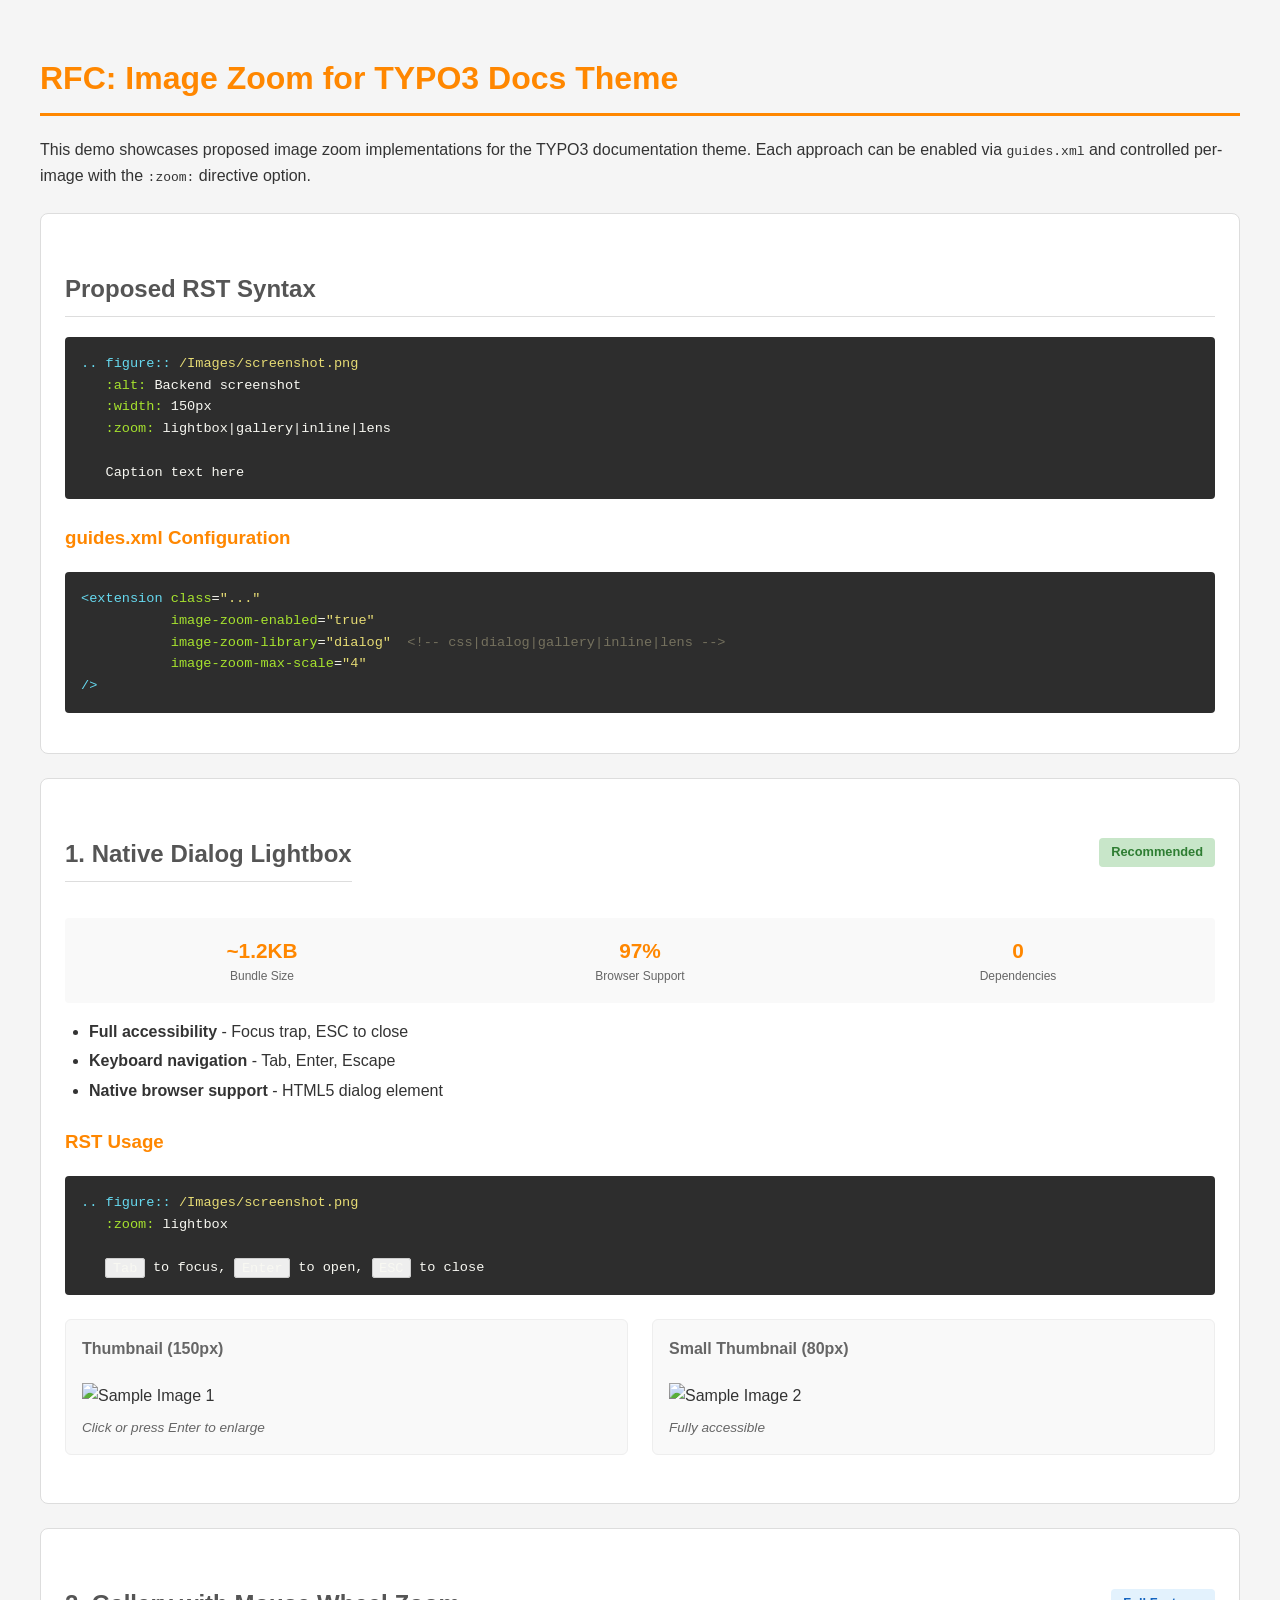
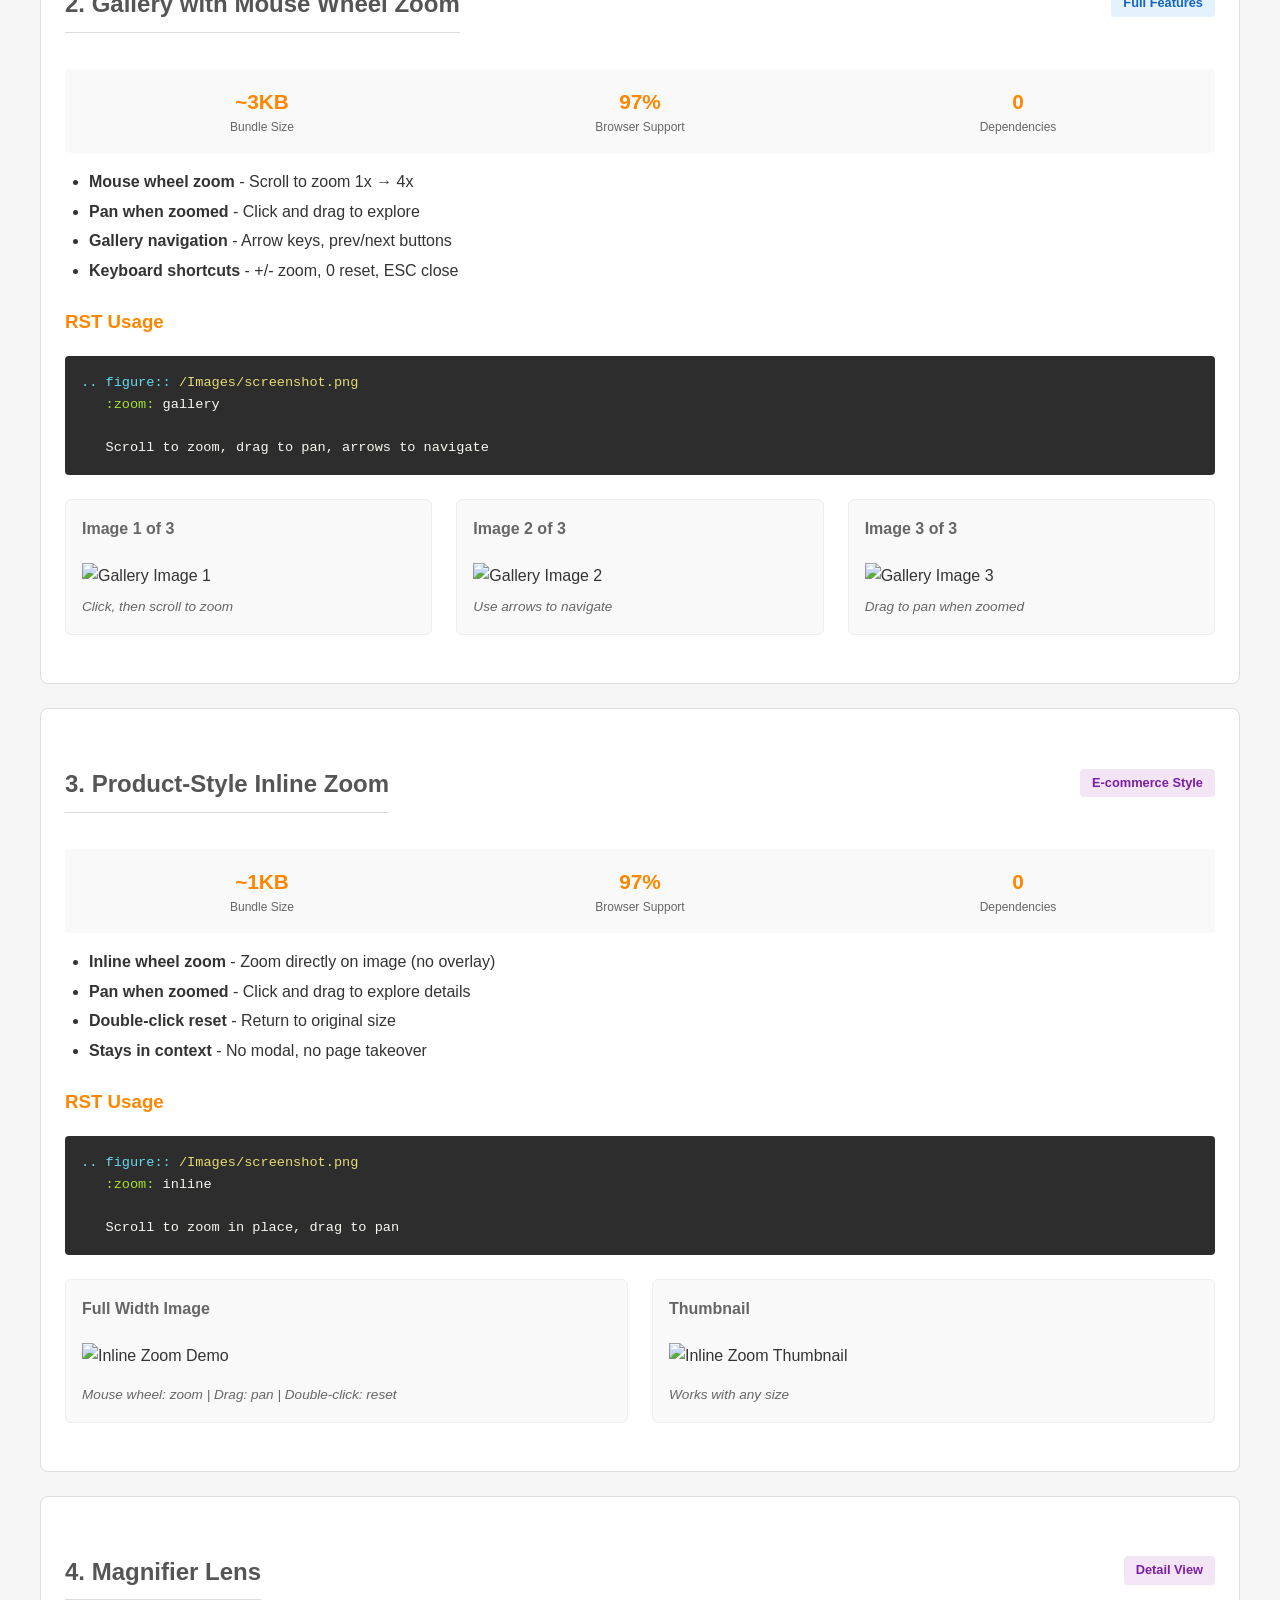
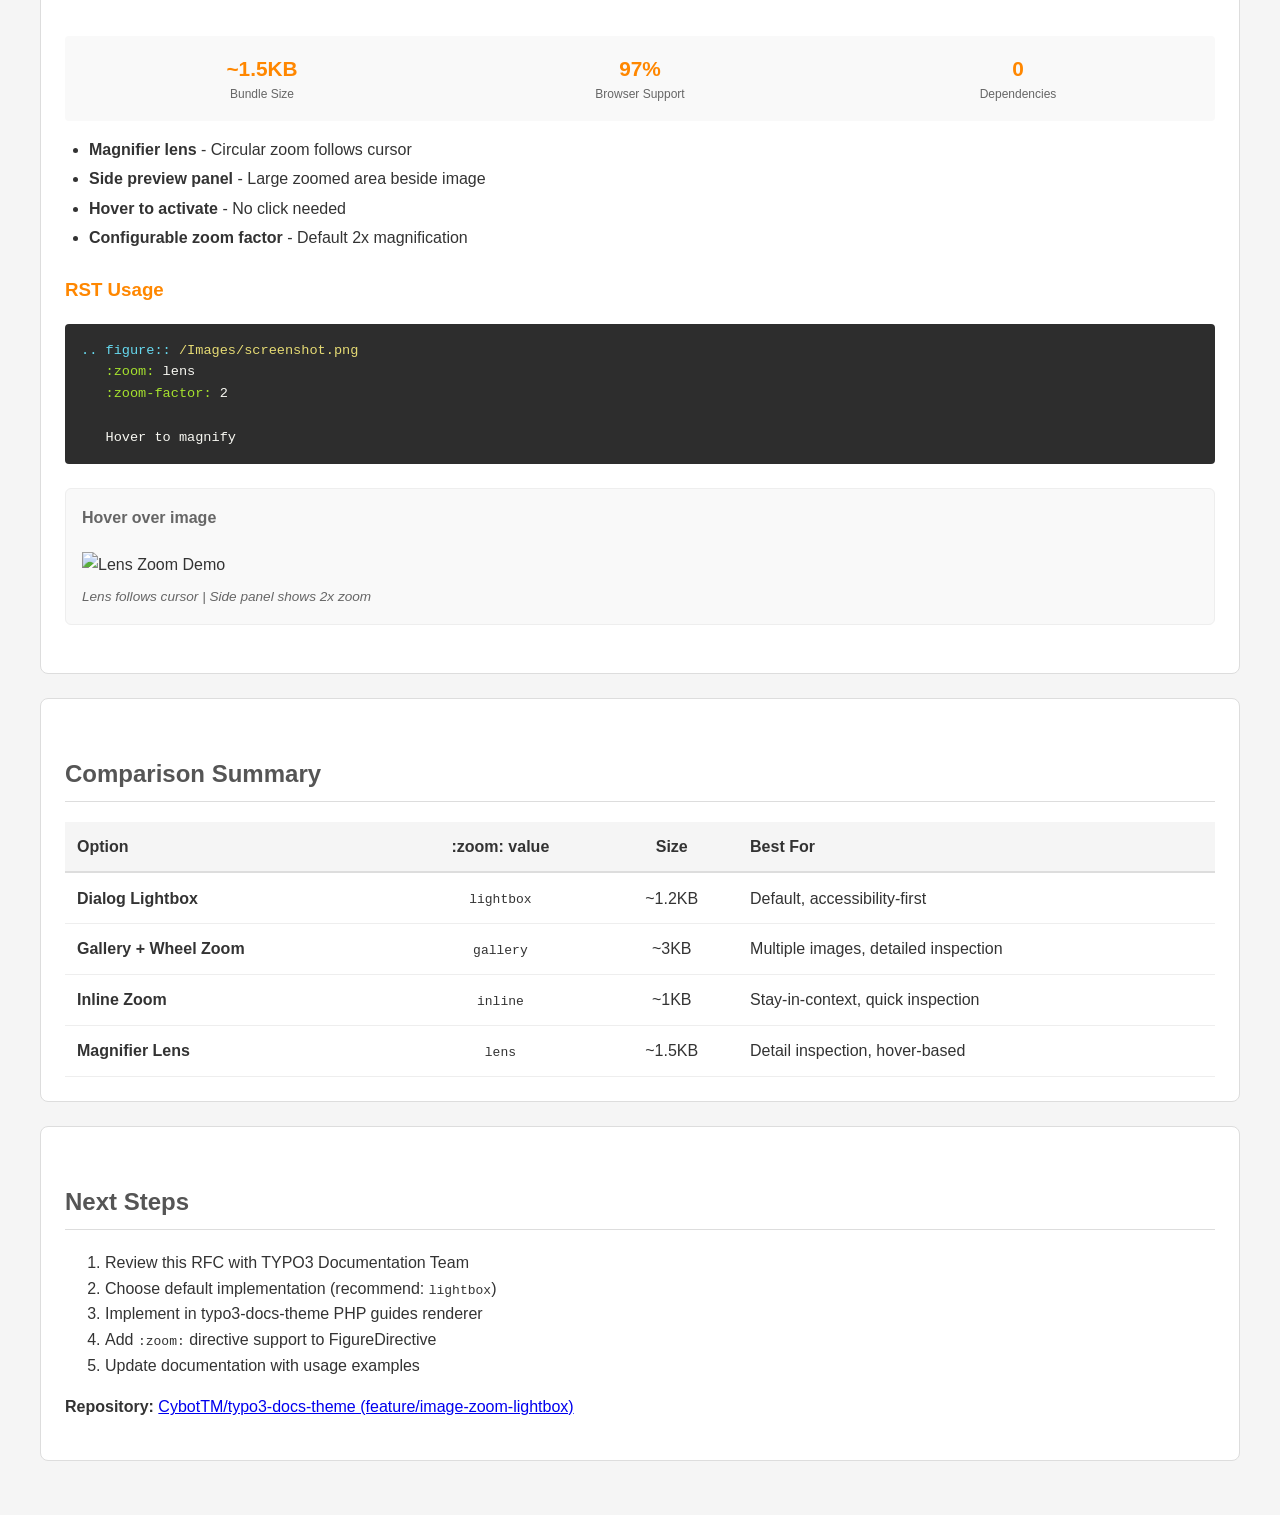
==== assets/clickdummy/image-zoom-demo.html @ 44819ad7 "feat: Add image zoom implementations for documentation images Implements RFC for image zoom function" ====
<!DOCTYPE html>
<html lang="en">
<head>
    <meta charset="UTF-8">
    <meta name="viewport" content="width=device-width, initial-scale=1.0">
    <title>Image Zoom Feature Demo - TYPO3 Docs Theme</title>
    <link rel="stylesheet" href="../sphinx_typo3_theme/static/css/theme.css">
    <link rel="stylesheet" href="image-zoom.css">
    <style>
        body {
            font-family: -apple-system, BlinkMacSystemFont, "Segoe UI", Roboto, Arial, sans-serif;
            line-height: 1.6;
            color: #333;
            max-width: 1200px;
            margin: 0 auto;
            padding: 2rem;
            background: #f5f5f5;
        }
        h1 { color: #ff8700; border-bottom: 3px solid #ff8700; padding-bottom: 0.5rem; }
        h2 { margin-top: 2rem; color: #555; border-bottom: 1px solid #ddd; padding-bottom: 0.5rem; }
        h3 { color: #ff8700; margin-top: 1.5rem; }
        h4 { color: #666; margin-top: 1rem; font-size: 1rem; }

        .implementation {
            background: #fff;
            border: 1px solid #ddd;
            border-radius: 8px;
            padding: 1.5rem;
            margin: 1.5rem 0;
        }
        .implementation-header {
            display: flex;
            justify-content: space-between;
            align-items: center;
            margin-bottom: 1rem;
        }
        .badge {
            padding: 0.25rem 0.75rem;
            border-radius: 4px;
            font-size: 0.8rem;
            font-weight: 600;
        }
        .badge-recommended { background: #c8e6c9; color: #2e7d32; }
        .badge-fallback { background: #fff3e0; color: #e65100; }
        .badge-advanced { background: #e3f2fd; color: #1565c0; }
        .badge-product { background: #f3e5f5; color: #7b1fa2; }

        .rst-syntax {
            background: #2d2d2d;
            color: #f8f8f2;
            padding: 1rem;
            border-radius: 4px;
            font-family: "Fira Code", monospace;
            font-size: 0.85rem;
            overflow-x: auto;
            white-space: pre;
            margin: 1rem 0;
        }
        .comment { color: #75715e; }
        .keyword { color: #66d9ef; }
        .string { color: #e6db74; }
        .option { color: #a6e22e; }

        .examples-grid {
            display: grid;
            grid-template-columns: repeat(auto-fit, minmax(250px, 1fr));
            gap: 1.5rem;
            margin: 1.5rem 0;
        }
        .example-box {
            background: #f9f9f9;
            border: 1px solid #eee;
            border-radius: 6px;
            padding: 1rem;
        }
        .example-box h4 { margin-top: 0; }

        figure { margin: 1rem 0; padding: 0; }
        figure img {
            max-width: 100%;
            height: auto;
            display: block;
            border: 1px solid #ddd;
            border-radius: 4px;
        }
        figcaption {
            margin-top: 0.5rem;
            font-size: 0.85rem;
            color: #666;
            font-style: italic;
        }

        .specs {
            display: grid;
            grid-template-columns: repeat(auto-fit, minmax(120px, 1fr));
            gap: 1rem;
            margin: 1rem 0;
            padding: 1rem;
            background: #f9f9f9;
            border-radius: 4px;
        }
        .spec { text-align: center; }
        .spec-value { font-size: 1.3rem; font-weight: 600; color: #ff8700; }
        .spec-label { font-size: 0.75rem; color: #666; }

        .feature-list { margin: 1rem 0; padding-left: 1.5rem; }
        .feature-list li { margin: 0.25rem 0; }

        kbd { background: #eee; border: 1px solid #ccc; border-radius: 3px; padding: 0.1rem 0.4rem; font-family: monospace; font-size: 0.85rem; }

        /* Thumbnail classes */
        .thumbnail { width: 150px; height: 100px; object-fit: cover; cursor: zoom-in; }
        .thumbnail-small { width: 80px; height: 60px; object-fit: cover; cursor: zoom-in; }

        /* Sample images using placeholder */
        .sample-img {
            background: linear-gradient(135deg, #667eea 0%, #764ba2 100%);
            display: flex;
            align-items: center;
            justify-content: center;
            color: white;
            font-weight: bold;
            min-height: 200px;
        }
    </style>
</head>
<body>
    <h1>RFC: Image Zoom for TYPO3 Docs Theme</h1>

    <p>This demo showcases proposed image zoom implementations for the TYPO3 documentation theme.
    Each approach can be enabled via <code>guides.xml</code> and controlled per-image with the <code>:zoom:</code> directive option.</p>

    <div class="implementation">
        <h2>Proposed RST Syntax</h2>
        <pre class="rst-syntax"><span class="keyword">.. figure::</span> <span class="string">/Images/screenshot.png</span>
   <span class="option">:alt:</span> Backend screenshot
   <span class="option">:width:</span> 150px
   <span class="option">:zoom:</span> lightbox|gallery|inline|lens

   Caption text here</pre>

        <h3>guides.xml Configuration</h3>
        <pre class="rst-syntax"><span class="keyword">&lt;extension</span> <span class="option">class</span>=<span class="string">"..."</span>
           <span class="option">image-zoom-enabled</span>=<span class="string">"true"</span>
           <span class="option">image-zoom-library</span>=<span class="string">"dialog"</span>  <span class="comment">&lt;!-- css|dialog|gallery|inline|lens --&gt;</span>
           <span class="option">image-zoom-max-scale</span>=<span class="string">"4"</span>
<span class="keyword">/&gt;</span></pre>
    </div>

    <!-- LIGHTBOX (Dialog) -->
    <div class="implementation">
        <div class="implementation-header">
            <h2>1. Native Dialog Lightbox</h2>
            <span class="badge badge-recommended">Recommended</span>
        </div>

        <div class="specs">
            <div class="spec"><div class="spec-value">~1.2KB</div><div class="spec-label">Bundle Size</div></div>
            <div class="spec"><div class="spec-value">97%</div><div class="spec-label">Browser Support</div></div>
            <div class="spec"><div class="spec-value">0</div><div class="spec-label">Dependencies</div></div>
        </div>

        <ul class="feature-list">
            <li><strong>Full accessibility</strong> - Focus trap, ESC to close</li>
            <li><strong>Keyboard navigation</strong> - Tab, Enter, Escape</li>
            <li><strong>Native browser support</strong> - HTML5 dialog element</li>
        </ul>

        <h3>RST Usage</h3>
        <pre class="rst-syntax"><span class="keyword">.. figure::</span> <span class="string">/Images/screenshot.png</span>
   <span class="option">:zoom:</span> lightbox

   <kbd>Tab</kbd> to focus, <kbd>Enter</kbd> to open, <kbd>ESC</kbd> to close</pre>

        <div class="examples-grid">
            <div class="example-box">
                <h4>Thumbnail (150px)</h4>
                <img src="https://picsum.photos/600/400?random=1" alt="Sample Image 1"
                     class="thumbnail lightbox-trigger"
                     data-zoom="lightbox" data-zoom-dialog="dialog1"
                     tabindex="0" role="button" aria-haspopup="dialog">
                <figcaption>Click or press Enter to enlarge</figcaption>
            </div>
            <div class="example-box">
                <h4>Small Thumbnail (80px)</h4>
                <img src="https://picsum.photos/600/400?random=2" alt="Sample Image 2"
                     class="thumbnail-small lightbox-trigger"
                     data-zoom="lightbox" data-zoom-dialog="dialog2"
                     tabindex="0" role="button" aria-haspopup="dialog">
                <figcaption>Fully accessible</figcaption>
            </div>
        </div>

        <dialog class="image-lightbox-dialog" id="dialog1" aria-label="Enlarged image">
            <button class="lightbox-close" aria-label="Close">×</button>
            <img src="https://picsum.photos/600/400?random=1" alt="Sample Image 1">
            <p class="lightbox-caption">Sample Image - Press ESC to close</p>
        </dialog>
        <dialog class="image-lightbox-dialog" id="dialog2" aria-label="Enlarged image">
            <button class="lightbox-close" aria-label="Close">×</button>
            <img src="https://picsum.photos/600/400?random=2" alt="Sample Image 2">
            <p class="lightbox-caption">Full accessibility support</p>
        </dialog>
    </div>

    <!-- GALLERY -->
    <div class="implementation">
        <div class="implementation-header">
            <h2>2. Gallery with Mouse Wheel Zoom</h2>
            <span class="badge badge-advanced">Full Features</span>
        </div>

        <div class="specs">
            <div class="spec"><div class="spec-value">~3KB</div><div class="spec-label">Bundle Size</div></div>
            <div class="spec"><div class="spec-value">97%</div><div class="spec-label">Browser Support</div></div>
            <div class="spec"><div class="spec-value">0</div><div class="spec-label">Dependencies</div></div>
        </div>

        <ul class="feature-list">
            <li><strong>Mouse wheel zoom</strong> - Scroll to zoom 1x → 4x</li>
            <li><strong>Pan when zoomed</strong> - Click and drag to explore</li>
            <li><strong>Gallery navigation</strong> - Arrow keys, prev/next buttons</li>
            <li><strong>Keyboard shortcuts</strong> - +/- zoom, 0 reset, ESC close</li>
        </ul>

        <h3>RST Usage</h3>
        <pre class="rst-syntax"><span class="keyword">.. figure::</span> <span class="string">/Images/screenshot.png</span>
   <span class="option">:zoom:</span> gallery

   Scroll to zoom, drag to pan, arrows to navigate</pre>

        <div class="examples-grid">
            <div class="example-box">
                <h4>Image 1 of 3</h4>
                <img src="https://picsum.photos/800/600?random=3" alt="Gallery Image 1"
                     class="thumbnail" data-zoom="gallery" data-gallery="demo"
                     data-zoom-src="https://picsum.photos/1600/1200?random=3"
                     data-zoom-caption="Gallery Image 1 - High Resolution">
                <figcaption>Click, then scroll to zoom</figcaption>
            </div>
            <div class="example-box">
                <h4>Image 2 of 3</h4>
                <img src="https://picsum.photos/800/600?random=4" alt="Gallery Image 2"
                     class="thumbnail" data-zoom="gallery" data-gallery="demo"
                     data-zoom-src="https://picsum.photos/1600/1200?random=4"
                     data-zoom-caption="Gallery Image 2 - High Resolution">
                <figcaption>Use arrows to navigate</figcaption>
            </div>
            <div class="example-box">
                <h4>Image 3 of 3</h4>
                <img src="https://picsum.photos/800/600?random=5" alt="Gallery Image 3"
                     class="thumbnail-small" data-zoom="gallery" data-gallery="demo"
                     data-zoom-src="https://picsum.photos/1600/1200?random=5"
                     data-zoom-caption="Gallery Image 3 - High Resolution">
                <figcaption>Drag to pan when zoomed</figcaption>
            </div>
        </div>
    </div>

    <!-- INLINE ZOOM -->
    <div class="implementation">
        <div class="implementation-header">
            <h2>3. Product-Style Inline Zoom</h2>
            <span class="badge badge-product">E-commerce Style</span>
        </div>

        <div class="specs">
            <div class="spec"><div class="spec-value">~1KB</div><div class="spec-label">Bundle Size</div></div>
            <div class="spec"><div class="spec-value">97%</div><div class="spec-label">Browser Support</div></div>
            <div class="spec"><div class="spec-value">0</div><div class="spec-label">Dependencies</div></div>
        </div>

        <ul class="feature-list">
            <li><strong>Inline wheel zoom</strong> - Zoom directly on image (no overlay)</li>
            <li><strong>Pan when zoomed</strong> - Click and drag to explore details</li>
            <li><strong>Double-click reset</strong> - Return to original size</li>
            <li><strong>Stays in context</strong> - No modal, no page takeover</li>
        </ul>

        <h3>RST Usage</h3>
        <pre class="rst-syntax"><span class="keyword">.. figure::</span> <span class="string">/Images/screenshot.png</span>
   <span class="option">:zoom:</span> inline

   Scroll to zoom in place, drag to pan</pre>

        <div class="examples-grid">
            <div class="example-box">
                <h4>Full Width Image</h4>
                <div class="inline-zoom-container" data-zoom="inline">
                    <img src="https://picsum.photos/600/400?random=6" alt="Inline Zoom Demo" style="max-width: 100%;">
                    <span class="inline-zoom-hint">Scroll to zoom</span>
                </div>
                <figcaption>Mouse wheel: zoom | Drag: pan | Double-click: reset</figcaption>
            </div>
            <div class="example-box">
                <h4>Thumbnail</h4>
                <div class="inline-zoom-container" data-zoom="inline">
                    <img src="https://picsum.photos/600/400?random=7" alt="Inline Zoom Thumbnail" class="thumbnail">
                    <span class="inline-zoom-hint">Scroll to zoom</span>
                </div>
                <figcaption>Works with any size</figcaption>
            </div>
        </div>
    </div>

    <!-- LENS ZOOM -->
    <div class="implementation">
        <div class="implementation-header">
            <h2>4. Magnifier Lens</h2>
            <span class="badge badge-product">Detail View</span>
        </div>

        <div class="specs">
            <div class="spec"><div class="spec-value">~1.5KB</div><div class="spec-label">Bundle Size</div></div>
            <div class="spec"><div class="spec-value">97%</div><div class="spec-label">Browser Support</div></div>
            <div class="spec"><div class="spec-value">0</div><div class="spec-label">Dependencies</div></div>
        </div>

        <ul class="feature-list">
            <li><strong>Magnifier lens</strong> - Circular zoom follows cursor</li>
            <li><strong>Side preview panel</strong> - Large zoomed area beside image</li>
            <li><strong>Hover to activate</strong> - No click needed</li>
            <li><strong>Configurable zoom factor</strong> - Default 2x magnification</li>
        </ul>

        <h3>RST Usage</h3>
        <pre class="rst-syntax"><span class="keyword">.. figure::</span> <span class="string">/Images/screenshot.png</span>
   <span class="option">:zoom:</span> lens
   <span class="option">:zoom-factor:</span> 2

   Hover to magnify</pre>

        <div class="examples-grid">
            <div class="example-box" style="min-width: 450px;">
                <h4>Hover over image</h4>
                <div class="lens-zoom-container" data-zoom="lens" data-zoom-factor="2">
                    <img src="https://picsum.photos/400/300?random=8" alt="Lens Zoom Demo" style="max-width: 250px;">
                </div>
                <figcaption>Lens follows cursor | Side panel shows 2x zoom</figcaption>
            </div>
        </div>
    </div>

    <!-- COMPARISON -->
    <div class="implementation">
        <h2>Comparison Summary</h2>
        <table style="width: 100%; border-collapse: collapse; margin-top: 1rem;">
            <thead>
                <tr style="background: #f5f5f5;">
                    <th style="padding: 0.75rem; text-align: left; border-bottom: 2px solid #ddd;">Option</th>
                    <th style="padding: 0.75rem; text-align: center; border-bottom: 2px solid #ddd;">:zoom: value</th>
                    <th style="padding: 0.75rem; text-align: center; border-bottom: 2px solid #ddd;">Size</th>
                    <th style="padding: 0.75rem; text-align: left; border-bottom: 2px solid #ddd;">Best For</th>
                </tr>
            </thead>
            <tbody>
                <tr>
                    <td style="padding: 0.75rem; border-bottom: 1px solid #eee;"><strong>Dialog Lightbox</strong></td>
                    <td style="padding: 0.75rem; text-align: center; border-bottom: 1px solid #eee;"><code>lightbox</code></td>
                    <td style="padding: 0.75rem; text-align: center; border-bottom: 1px solid #eee;">~1.2KB</td>
                    <td style="padding: 0.75rem; border-bottom: 1px solid #eee;">Default, accessibility-first</td>
                </tr>
                <tr>
                    <td style="padding: 0.75rem; border-bottom: 1px solid #eee;"><strong>Gallery + Wheel Zoom</strong></td>
                    <td style="padding: 0.75rem; text-align: center; border-bottom: 1px solid #eee;"><code>gallery</code></td>
                    <td style="padding: 0.75rem; text-align: center; border-bottom: 1px solid #eee;">~3KB</td>
                    <td style="padding: 0.75rem; border-bottom: 1px solid #eee;">Multiple images, detailed inspection</td>
                </tr>
                <tr>
                    <td style="padding: 0.75rem; border-bottom: 1px solid #eee;"><strong>Inline Zoom</strong></td>
                    <td style="padding: 0.75rem; text-align: center; border-bottom: 1px solid #eee;"><code>inline</code></td>
                    <td style="padding: 0.75rem; text-align: center; border-bottom: 1px solid #eee;">~1KB</td>
                    <td style="padding: 0.75rem; border-bottom: 1px solid #eee;">Stay-in-context, quick inspection</td>
                </tr>
                <tr>
                    <td style="padding: 0.75rem; border-bottom: 1px solid #eee;"><strong>Magnifier Lens</strong></td>
                    <td style="padding: 0.75rem; text-align: center; border-bottom: 1px solid #eee;"><code>lens</code></td>
                    <td style="padding: 0.75rem; text-align: center; border-bottom: 1px solid #eee;">~1.5KB</td>
                    <td style="padding: 0.75rem; border-bottom: 1px solid #eee;">Detail inspection, hover-based</td>
                </tr>
            </tbody>
        </table>
    </div>

    <div class="implementation">
        <h2>Next Steps</h2>
        <ol>
            <li>Review this RFC with TYPO3 Documentation Team</li>
            <li>Choose default implementation (recommend: <code>lightbox</code>)</li>
            <li>Implement in typo3-docs-theme PHP guides renderer</li>
            <li>Add <code>:zoom:</code> directive support to FigureDirective</li>
            <li>Update documentation with usage examples</li>
        </ol>

        <p><strong>Repository:</strong> <a href="https://github.com/CybotTM/typo3-docs-theme/tree/feature/image-zoom-lightbox">CybotTM/typo3-docs-theme (feature/image-zoom-lightbox)</a></p>
    </div>

    <link rel="stylesheet" href="image-zoom.css">
    <script src="../js/image-zoom.js"></script>
</body>
</html>
---- assets/clickdummy/image-zoom.css ----
/* Image Zoom Component - Compiled CSS for Demo */

/* Thumbnail Styles */
.thumbnail { width: 150px; height: 100px; object-fit: cover; cursor: zoom-in; }
.thumbnail-small { width: 80px; height: 60px; object-fit: cover; cursor: zoom-in; }

/* Lightbox Trigger */
.lightbox-trigger {
    cursor: zoom-in;
    transition: opacity 0.2s ease, transform 0.2s ease;
}
.lightbox-trigger:hover { opacity: 0.9; transform: scale(1.02); }
.lightbox-trigger:focus-visible { outline: 3px solid #ff8700; outline-offset: 2px; }

/* Native Dialog Lightbox */
.image-lightbox-dialog {
    border: none;
    background: transparent;
    max-width: 95vw;
    max-height: 95vh;
    padding: 0;
}
.image-lightbox-dialog::backdrop {
    background: rgba(0, 0, 0, 0.92);
    backdrop-filter: blur(4px);
}
.image-lightbox-dialog img {
    max-width: 100%;
    max-height: 85vh;
    object-fit: contain;
    border: none;
    user-select: none;
    -webkit-user-drag: none;
}
.image-lightbox-dialog .lightbox-close {
    position: absolute;
    top: -3rem;
    right: 0;
    background: none;
    border: none;
    color: white;
    font-size: 2rem;
    cursor: pointer;
    opacity: 0.8;
    transition: opacity 0.2s ease;
}
.image-lightbox-dialog .lightbox-close:hover { opacity: 1; }
.image-lightbox-dialog .lightbox-caption {
    color: white;
    text-align: center;
    margin-top: 1rem;
}

/* Gallery Overlay */
.image-gallery-overlay {
    display: none;
    position: fixed;
    inset: 0;
    background: rgba(0, 0, 0, 0.95);
    z-index: 10000;
    flex-direction: column;
}
.image-gallery-overlay.active { display: flex; }

.gallery-toolbar {
    display: flex;
    justify-content: flex-end;
    padding: 1rem;
    gap: 0.5rem;
}
.gallery-toolbar button {
    background: rgba(255, 255, 255, 0.1);
    border: none;
    color: white;
    width: 44px;
    height: 44px;
    border-radius: 4px;
    cursor: pointer;
    font-size: 1.2rem;
    transition: background 0.2s ease;
}
.gallery-toolbar button:hover { background: rgba(255, 255, 255, 0.2); }

.gallery-content {
    flex: 1;
    display: flex;
    align-items: center;
    justify-content: center;
    padding: 0 2rem 2rem;
    overflow: hidden;
}
.gallery-content img {
    max-width: 100%;
    max-height: 100%;
    object-fit: contain;
    border: none;
    transition: transform 0.1s ease;
    user-select: none;
    -webkit-user-drag: none;
}

.gallery-caption {
    text-align: center;
    color: white;
    padding: 1rem;
}

.gallery-nav {
    position: absolute;
    top: 50%;
    transform: translateY(-50%);
    background: rgba(255, 255, 255, 0.1);
    border: none;
    color: white;
    width: 50px;
    height: 80px;
    cursor: pointer;
    font-size: 1.5rem;
    transition: background 0.2s ease;
}
.gallery-nav:hover { background: rgba(255, 255, 255, 0.2); }
.gallery-nav.prev { left: 0; }
.gallery-nav.next { right: 0; }

.gallery-counter {
    position: absolute;
    top: 1rem;
    left: 1rem;
    color: white;
}

.gallery-zoom-level {
    position: absolute;
    bottom: 4rem;
    left: 50%;
    transform: translateX(-50%);
    color: white;
    background: rgba(0, 0, 0, 0.5);
    padding: 0.25rem 0.75rem;
    border-radius: 4px;
    font-size: 0.85rem;
}

/* Inline Zoom Container */
.inline-zoom-container {
    position: relative;
    display: inline-block;
    overflow: hidden;
}
.inline-zoom-container img {
    transition: transform 0.1s ease;
    cursor: zoom-in;
    user-select: none;
    -webkit-user-drag: none;
}
.inline-zoom-container.zoomed img { cursor: grab; }
.inline-zoom-container.dragging img { cursor: grabbing; }

.inline-zoom-hint {
    position: absolute;
    bottom: 0.5rem;
    left: 50%;
    transform: translateX(-50%);
    background: rgba(0, 0, 0, 0.7);
    color: white;
    padding: 0.25rem 0.75rem;
    border-radius: 4px;
    font-size: 0.75rem;
    pointer-events: none;
    opacity: 0;
    transition: opacity 0.3s ease;
}
.inline-zoom-container:hover .inline-zoom-hint { opacity: 1; }
.inline-zoom-container.zoomed .inline-zoom-hint { display: none; }

/* Lens Zoom */
.lens-zoom-container {
    position: relative;
    display: inline-block;
}
.lens-zoom-container img { cursor: crosshair; }

.zoom-lens {
    position: absolute;
    border: 2px solid #ff8700;
    width: 100px;
    height: 100px;
    pointer-events: none;
    display: none;
    background-repeat: no-repeat;
    border-radius: 50%;
    box-shadow: 0 0 10px rgba(0, 0, 0, 0.3);
}
.lens-zoom-container:hover .zoom-lens { display: block; }

.zoom-result-panel {
    position: absolute;
    left: calc(100% + 1rem);
    top: 0;
    width: 300px;
    height: 300px;
    border: 1px solid #ddd;
    background-repeat: no-repeat;
    display: none;
    border-radius: 4px;
    box-shadow: 0 4px 15px rgba(0, 0, 0, 0.2);
}
.lens-zoom-container:hover .zoom-result-panel { display: block; }

/* Reduced Motion */
@media (prefers-reduced-motion: reduce) {
    .lightbox-trigger,
    .image-lightbox-dialog img,
    .gallery-content img,
    .inline-zoom-container img,
    .gallery-toolbar button,
    .gallery-nav {
        transition: none;
    }
}
---- assets/clickdummy/image-zoom.css ----
/* Image Zoom Component - Compiled CSS for Demo */

/* Thumbnail Styles */
.thumbnail { width: 150px; height: 100px; object-fit: cover; cursor: zoom-in; }
.thumbnail-small { width: 80px; height: 60px; object-fit: cover; cursor: zoom-in; }

/* Lightbox Trigger */
.lightbox-trigger {
    cursor: zoom-in;
    transition: opacity 0.2s ease, transform 0.2s ease;
}
.lightbox-trigger:hover { opacity: 0.9; transform: scale(1.02); }
.lightbox-trigger:focus-visible { outline: 3px solid #ff8700; outline-offset: 2px; }

/* Native Dialog Lightbox */
.image-lightbox-dialog {
    border: none;
    background: transparent;
    max-width: 95vw;
    max-height: 95vh;
    padding: 0;
}
.image-lightbox-dialog::backdrop {
    background: rgba(0, 0, 0, 0.92);
    backdrop-filter: blur(4px);
}
.image-lightbox-dialog img {
    max-width: 100%;
    max-height: 85vh;
    object-fit: contain;
    border: none;
    user-select: none;
    -webkit-user-drag: none;
}
.image-lightbox-dialog .lightbox-close {
    position: absolute;
    top: -3rem;
    right: 0;
    background: none;
    border: none;
    color: white;
    font-size: 2rem;
    cursor: pointer;
    opacity: 0.8;
    transition: opacity 0.2s ease;
}
.image-lightbox-dialog .lightbox-close:hover { opacity: 1; }
.image-lightbox-dialog .lightbox-caption {
    color: white;
    text-align: center;
    margin-top: 1rem;
}

/* Gallery Overlay */
.image-gallery-overlay {
    display: none;
    position: fixed;
    inset: 0;
    background: rgba(0, 0, 0, 0.95);
    z-index: 10000;
    flex-direction: column;
}
.image-gallery-overlay.active { display: flex; }

.gallery-toolbar {
    display: flex;
    justify-content: flex-end;
    padding: 1rem;
    gap: 0.5rem;
}
.gallery-toolbar button {
    background: rgba(255, 255, 255, 0.1);
    border: none;
    color: white;
    width: 44px;
    height: 44px;
    border-radius: 4px;
    cursor: pointer;
    font-size: 1.2rem;
    transition: background 0.2s ease;
}
.gallery-toolbar button:hover { background: rgba(255, 255, 255, 0.2); }

.gallery-content {
    flex: 1;
    display: flex;
    align-items: center;
    justify-content: center;
    padding: 0 2rem 2rem;
    overflow: hidden;
}
.gallery-content img {
    max-width: 100%;
    max-height: 100%;
    object-fit: contain;
    border: none;
    transition: transform 0.1s ease;
    user-select: none;
    -webkit-user-drag: none;
}

.gallery-caption {
    text-align: center;
    color: white;
    padding: 1rem;
}

.gallery-nav {
    position: absolute;
    top: 50%;
    transform: translateY(-50%);
    background: rgba(255, 255, 255, 0.1);
    border: none;
    color: white;
    width: 50px;
    height: 80px;
    cursor: pointer;
    font-size: 1.5rem;
    transition: background 0.2s ease;
}
.gallery-nav:hover { background: rgba(255, 255, 255, 0.2); }
.gallery-nav.prev { left: 0; }
.gallery-nav.next { right: 0; }

.gallery-counter {
    position: absolute;
    top: 1rem;
    left: 1rem;
    color: white;
}

.gallery-zoom-level {
    position: absolute;
    bottom: 4rem;
    left: 50%;
    transform: translateX(-50%);
    color: white;
    background: rgba(0, 0, 0, 0.5);
    padding: 0.25rem 0.75rem;
    border-radius: 4px;
    font-size: 0.85rem;
}

/* Inline Zoom Container */
.inline-zoom-container {
    position: relative;
    display: inline-block;
    overflow: hidden;
}
.inline-zoom-container img {
    transition: transform 0.1s ease;
    cursor: zoom-in;
    user-select: none;
    -webkit-user-drag: none;
}
.inline-zoom-container.zoomed img { cursor: grab; }
.inline-zoom-container.dragging img { cursor: grabbing; }

.inline-zoom-hint {
    position: absolute;
    bottom: 0.5rem;
    left: 50%;
    transform: translateX(-50%);
    background: rgba(0, 0, 0, 0.7);
    color: white;
    padding: 0.25rem 0.75rem;
    border-radius: 4px;
    font-size: 0.75rem;
    pointer-events: none;
    opacity: 0;
    transition: opacity 0.3s ease;
}
.inline-zoom-container:hover .inline-zoom-hint { opacity: 1; }
.inline-zoom-container.zoomed .inline-zoom-hint { display: none; }

/* Lens Zoom */
.lens-zoom-container {
    position: relative;
    display: inline-block;
}
.lens-zoom-container img { cursor: crosshair; }

.zoom-lens {
    position: absolute;
    border: 2px solid #ff8700;
    width: 100px;
    height: 100px;
    pointer-events: none;
    display: none;
    background-repeat: no-repeat;
    border-radius: 50%;
    box-shadow: 0 0 10px rgba(0, 0, 0, 0.3);
}
.lens-zoom-container:hover .zoom-lens { display: block; }

.zoom-result-panel {
    position: absolute;
    left: calc(100% + 1rem);
    top: 0;
    width: 300px;
    height: 300px;
    border: 1px solid #ddd;
    background-repeat: no-repeat;
    display: none;
    border-radius: 4px;
    box-shadow: 0 4px 15px rgba(0, 0, 0, 0.2);
}
.lens-zoom-container:hover .zoom-result-panel { display: block; }

/* Reduced Motion */
@media (prefers-reduced-motion: reduce) {
    .lightbox-trigger,
    .image-lightbox-dialog img,
    .gallery-content img,
    .inline-zoom-container img,
    .gallery-toolbar button,
    .gallery-nav {
        transition: none;
    }
}
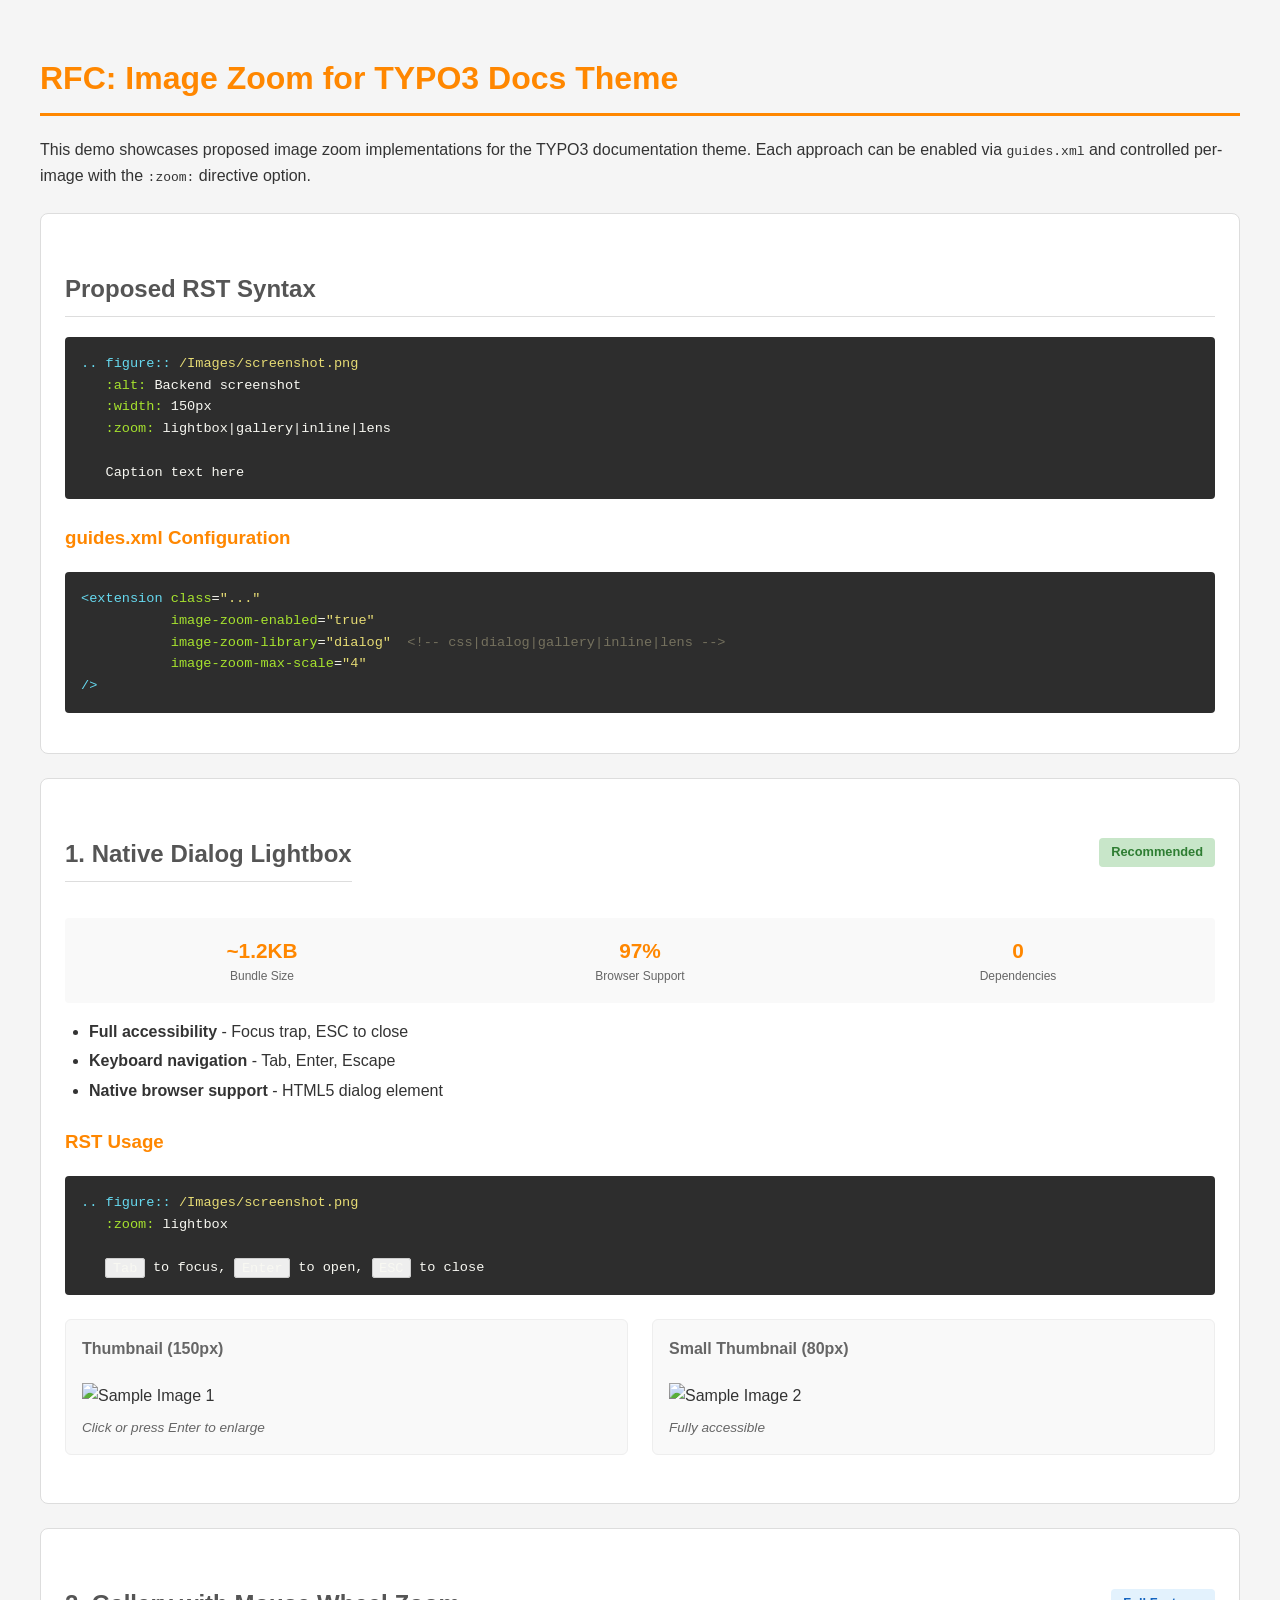
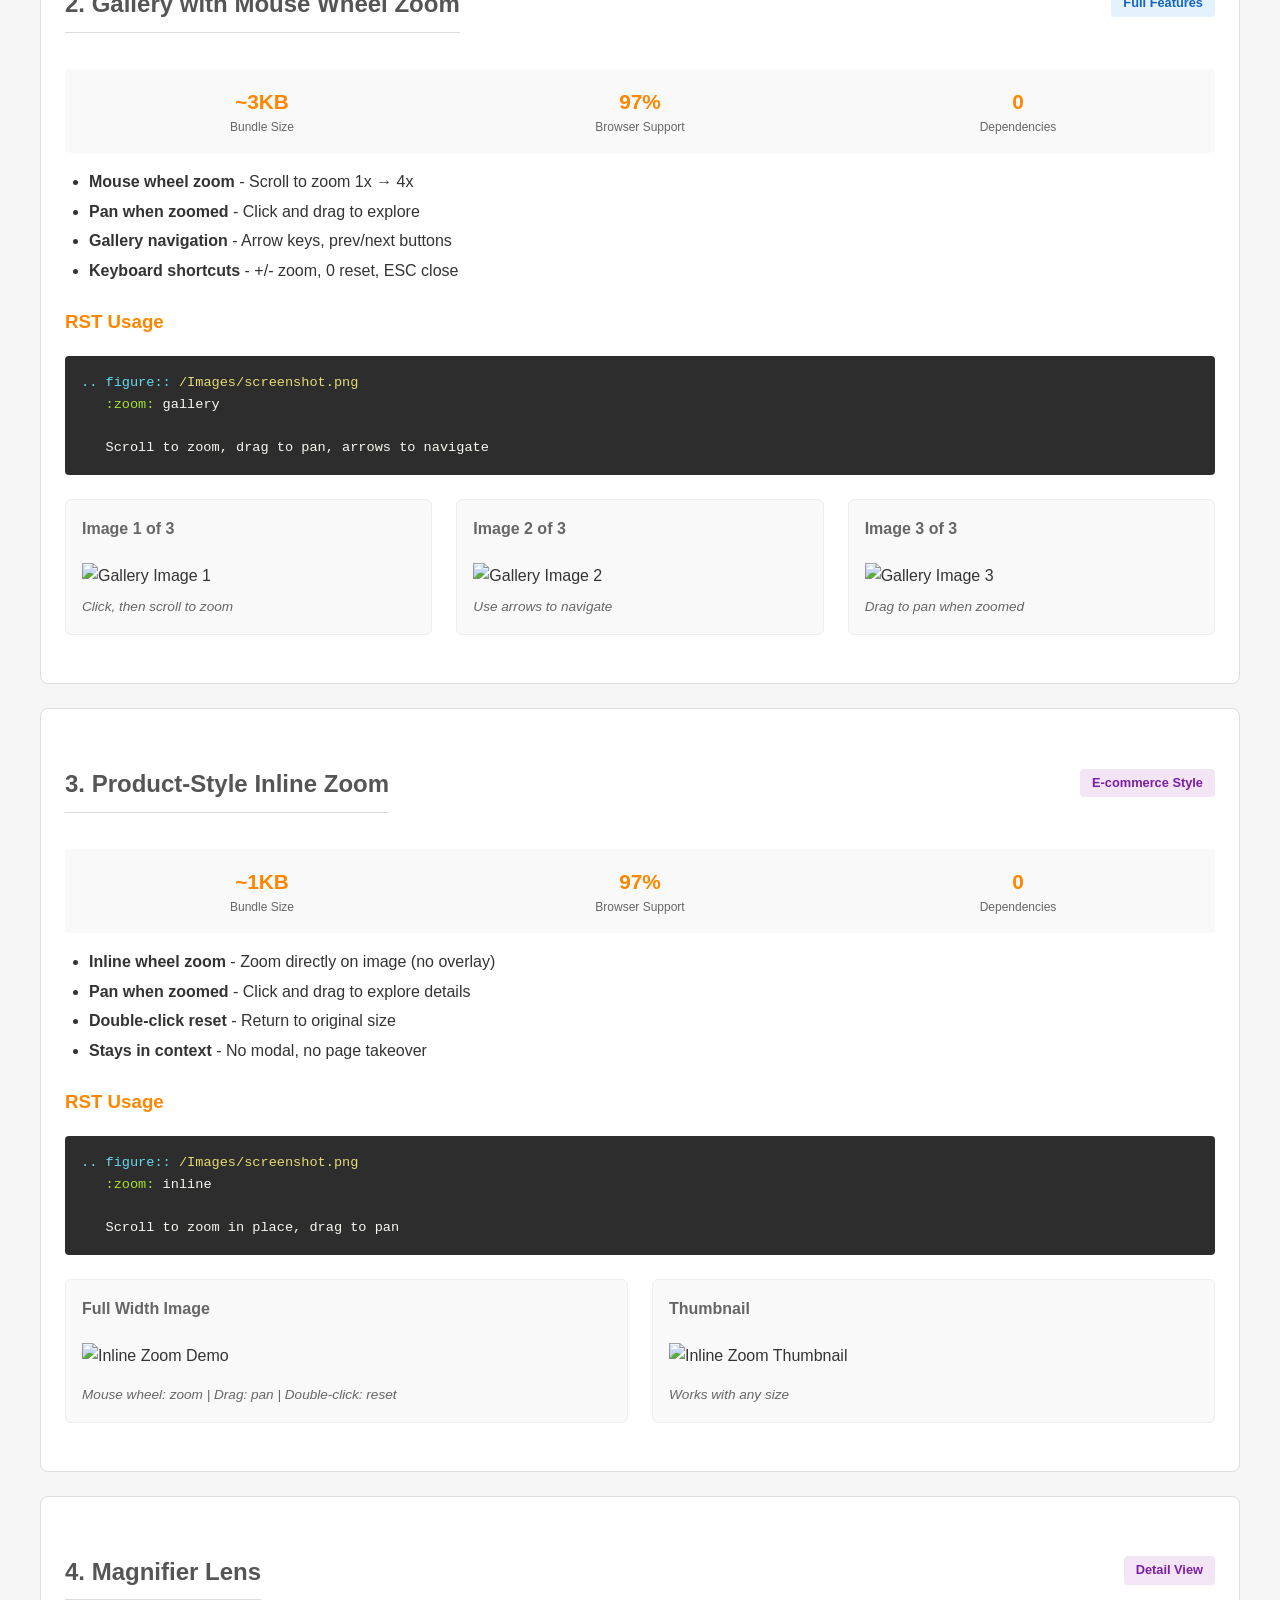
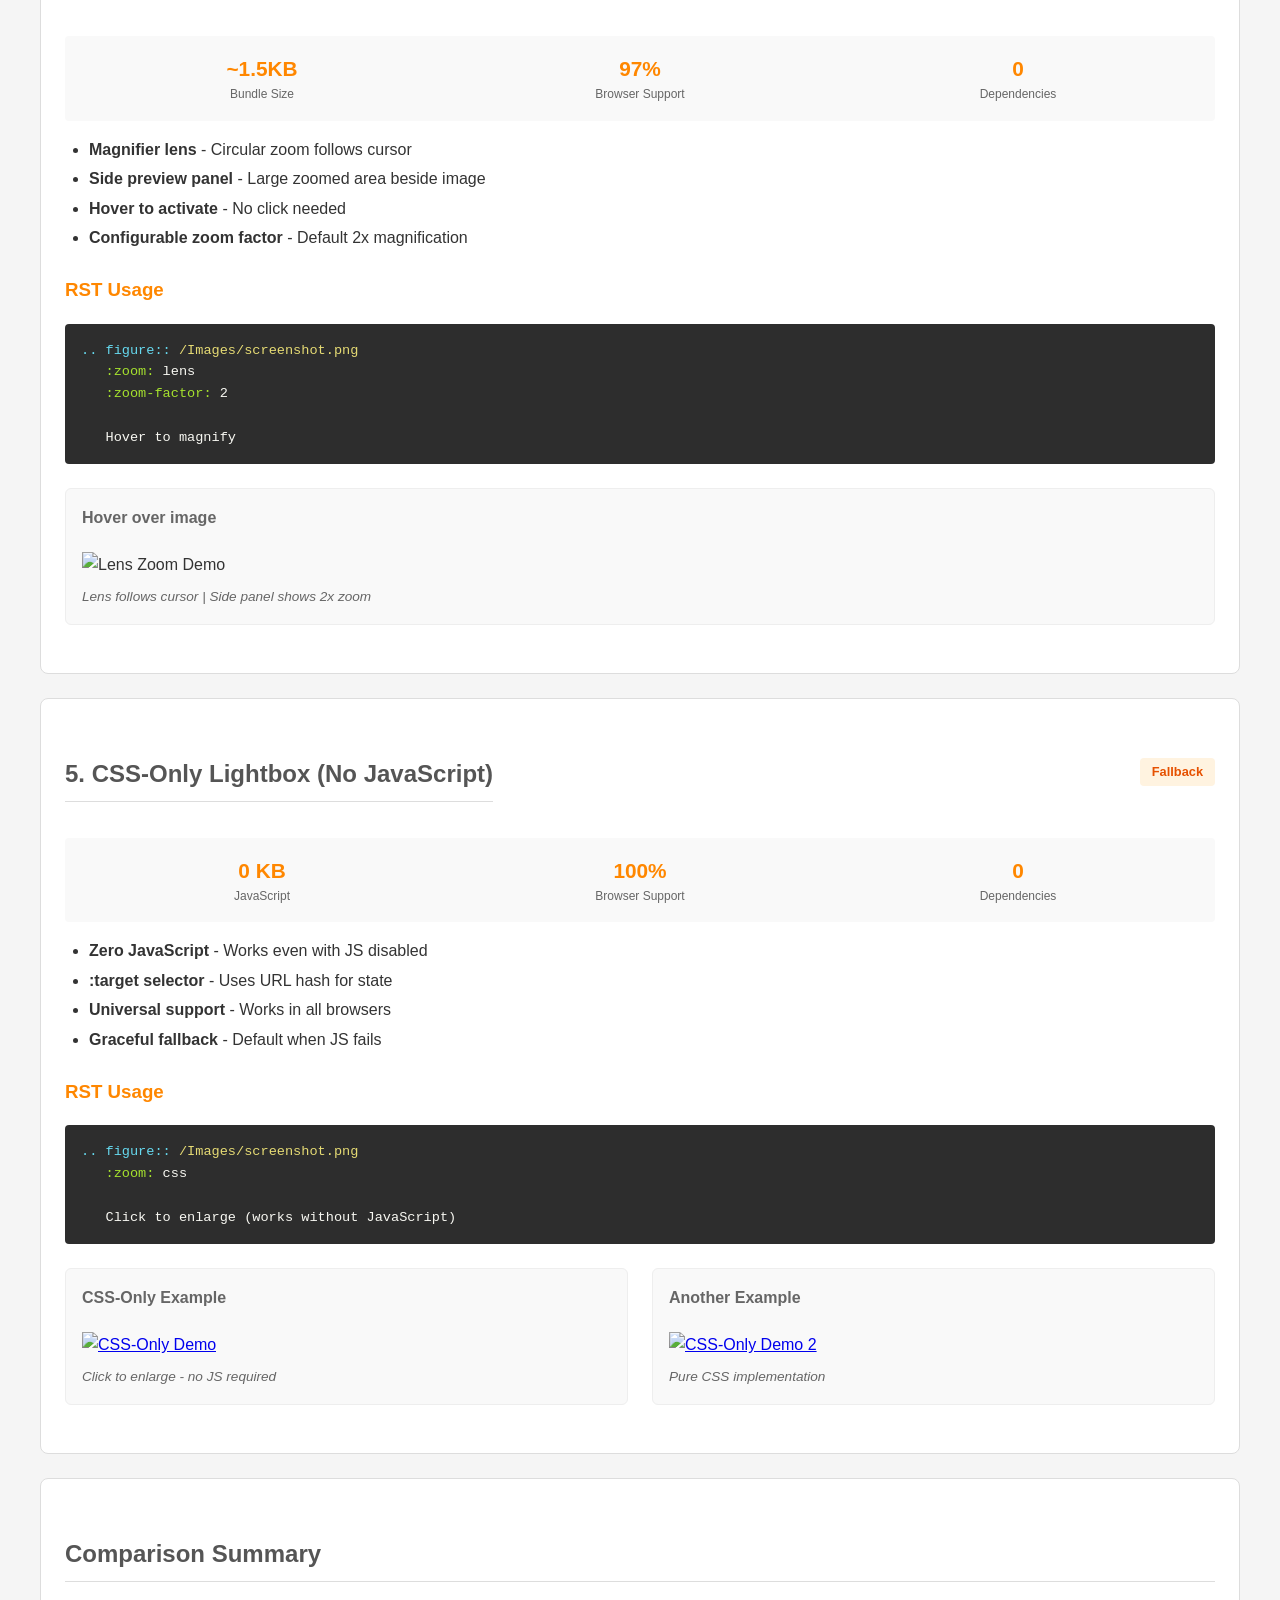
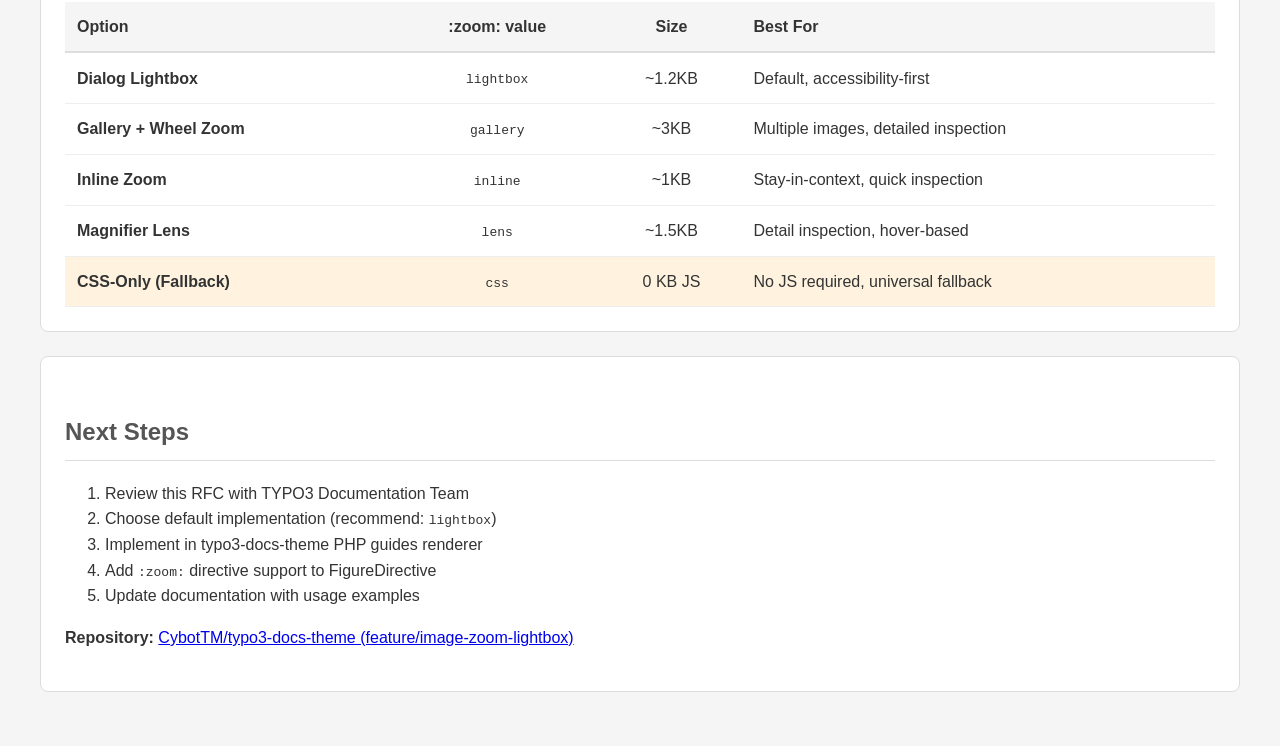
==== commit 46f52c37: "feat: add cursor-centered inline zoom and CSS-only fallback - Fixed inline zoom to center on mouse c" ====
--- a/assets/clickdummy/image-zoom-demo.html
+++ b/assets/clickdummy/image-zoom-demo.html
@@ -341,6 +341,64 @@
         </div>
     </div>
 
+    <!-- CSS-ONLY FALLBACK -->
+    <div class="implementation">
+        <div class="implementation-header">
+            <h2>5. CSS-Only Lightbox (No JavaScript)</h2>
+            <span class="badge badge-fallback">Fallback</span>
+        </div>
+
+        <div class="specs">
+            <div class="spec"><div class="spec-value">0 KB</div><div class="spec-label">JavaScript</div></div>
+            <div class="spec"><div class="spec-value">100%</div><div class="spec-label">Browser Support</div></div>
+            <div class="spec"><div class="spec-value">0</div><div class="spec-label">Dependencies</div></div>
+        </div>
+
+        <ul class="feature-list">
+            <li><strong>Zero JavaScript</strong> - Works even with JS disabled</li>
+            <li><strong>:target selector</strong> - Uses URL hash for state</li>
+            <li><strong>Universal support</strong> - Works in all browsers</li>
+            <li><strong>Graceful fallback</strong> - Default when JS fails</li>
+        </ul>
+
+        <h3>RST Usage</h3>
+        <pre class="rst-syntax"><span class="keyword">.. figure::</span> <span class="string">/Images/screenshot.png</span>
+   <span class="option">:zoom:</span> css
+
+   Click to enlarge (works without JavaScript)</pre>
+
+        <div class="examples-grid">
+            <div class="example-box">
+                <h4>CSS-Only Example</h4>
+                <a href="#css-zoom1">
+                    <img src="https://picsum.photos/600/400?random=9" alt="CSS-Only Demo"
+                         class="thumbnail css-only-trigger">
+                </a>
+                <figcaption>Click to enlarge - no JS required</figcaption>
+            </div>
+            <div class="example-box">
+                <h4>Another Example</h4>
+                <a href="#css-zoom2">
+                    <img src="https://picsum.photos/600/400?random=10" alt="CSS-Only Demo 2"
+                         class="thumbnail-small css-only-trigger">
+                </a>
+                <figcaption>Pure CSS implementation</figcaption>
+            </div>
+        </div>
+
+        <!-- CSS-Only Overlays (hidden until :target) -->
+        <div class="image-zoom-overlay" id="css-zoom1">
+            <a href="#" class="zoom-close">×</a>
+            <img src="https://picsum.photos/600/400?random=9" alt="CSS-Only Demo">
+            <p class="zoom-caption">CSS-Only Lightbox - Click anywhere or × to close</p>
+        </div>
+        <div class="image-zoom-overlay" id="css-zoom2">
+            <a href="#" class="zoom-close">×</a>
+            <img src="https://picsum.photos/600/400?random=10" alt="CSS-Only Demo 2">
+            <p class="zoom-caption">No JavaScript required - pure CSS with :target</p>
+        </div>
+    </div>
+
     <!-- COMPARISON -->
     <div class="implementation">
         <h2>Comparison Summary</h2>
@@ -378,6 +436,12 @@
                     <td style="padding: 0.75rem; text-align: center; border-bottom: 1px solid #eee;">~1.5KB</td>
                     <td style="padding: 0.75rem; border-bottom: 1px solid #eee;">Detail inspection, hover-based</td>
                 </tr>
+                <tr style="background: #fff3e0;">
+                    <td style="padding: 0.75rem; border-bottom: 1px solid #eee;"><strong>CSS-Only (Fallback)</strong></td>
+                    <td style="padding: 0.75rem; text-align: center; border-bottom: 1px solid #eee;"><code>css</code></td>
+                    <td style="padding: 0.75rem; text-align: center; border-bottom: 1px solid #eee;">0 KB JS</td>
+                    <td style="padding: 0.75rem; border-bottom: 1px solid #eee;">No JS required, universal fallback</td>
+                </tr>
             </tbody>
         </table>
     </div>
--- a/assets/clickdummy/image-zoom.css
+++ b/assets/clickdummy/image-zoom.css
@@ -206,6 +206,58 @@
     box-shadow: 0 4px 15px rgba(0, 0, 0, 0.2);
 }
 .lens-zoom-container:hover .zoom-result-panel { display: block; }
+
+/* CSS-Only Lightbox (No JavaScript Fallback) */
+.image-zoom-overlay {
+    display: none;
+    position: fixed;
+    inset: 0;
+    background: rgba(0, 0, 0, 0.95);
+    z-index: 10000;
+    padding: 2rem;
+    cursor: zoom-out;
+}
+.image-zoom-overlay:target {
+    display: flex;
+    align-items: center;
+    justify-content: center;
+    flex-direction: column;
+}
+.image-zoom-overlay img {
+    max-width: 95vw;
+    max-height: 85vh;
+    object-fit: contain;
+    border: none;
+    user-select: none;
+}
+.image-zoom-overlay .zoom-close {
+    position: absolute;
+    top: 1rem;
+    right: 1.5rem;
+    font-size: 2rem;
+    color: white;
+    text-decoration: none;
+    padding: 0.5rem 1rem;
+    background: rgba(255, 255, 255, 0.1);
+    border-radius: 4px;
+    transition: background 0.2s ease;
+}
+.image-zoom-overlay .zoom-close:hover {
+    background: rgba(255, 255, 255, 0.2);
+}
+.image-zoom-overlay .zoom-caption {
+    color: white;
+    margin-top: 1rem;
+    text-align: center;
+    font-style: italic;
+}
+.css-only-trigger {
+    cursor: zoom-in;
+    transition: opacity 0.2s ease;
+}
+.css-only-trigger:hover {
+    opacity: 0.9;
+}
 
 /* Reduced Motion */
 @media (prefers-reduced-motion: reduce) {
--- a/assets/clickdummy/image-zoom.css
+++ b/assets/clickdummy/image-zoom.css
@@ -206,6 +206,58 @@
     box-shadow: 0 4px 15px rgba(0, 0, 0, 0.2);
 }
 .lens-zoom-container:hover .zoom-result-panel { display: block; }
+
+/* CSS-Only Lightbox (No JavaScript Fallback) */
+.image-zoom-overlay {
+    display: none;
+    position: fixed;
+    inset: 0;
+    background: rgba(0, 0, 0, 0.95);
+    z-index: 10000;
+    padding: 2rem;
+    cursor: zoom-out;
+}
+.image-zoom-overlay:target {
+    display: flex;
+    align-items: center;
+    justify-content: center;
+    flex-direction: column;
+}
+.image-zoom-overlay img {
+    max-width: 95vw;
+    max-height: 85vh;
+    object-fit: contain;
+    border: none;
+    user-select: none;
+}
+.image-zoom-overlay .zoom-close {
+    position: absolute;
+    top: 1rem;
+    right: 1.5rem;
+    font-size: 2rem;
+    color: white;
+    text-decoration: none;
+    padding: 0.5rem 1rem;
+    background: rgba(255, 255, 255, 0.1);
+    border-radius: 4px;
+    transition: background 0.2s ease;
+}
+.image-zoom-overlay .zoom-close:hover {
+    background: rgba(255, 255, 255, 0.2);
+}
+.image-zoom-overlay .zoom-caption {
+    color: white;
+    margin-top: 1rem;
+    text-align: center;
+    font-style: italic;
+}
+.css-only-trigger {
+    cursor: zoom-in;
+    transition: opacity 0.2s ease;
+}
+.css-only-trigger:hover {
+    opacity: 0.9;
+}
 
 /* Reduced Motion */
 @media (prefers-reduced-motion: reduce) {
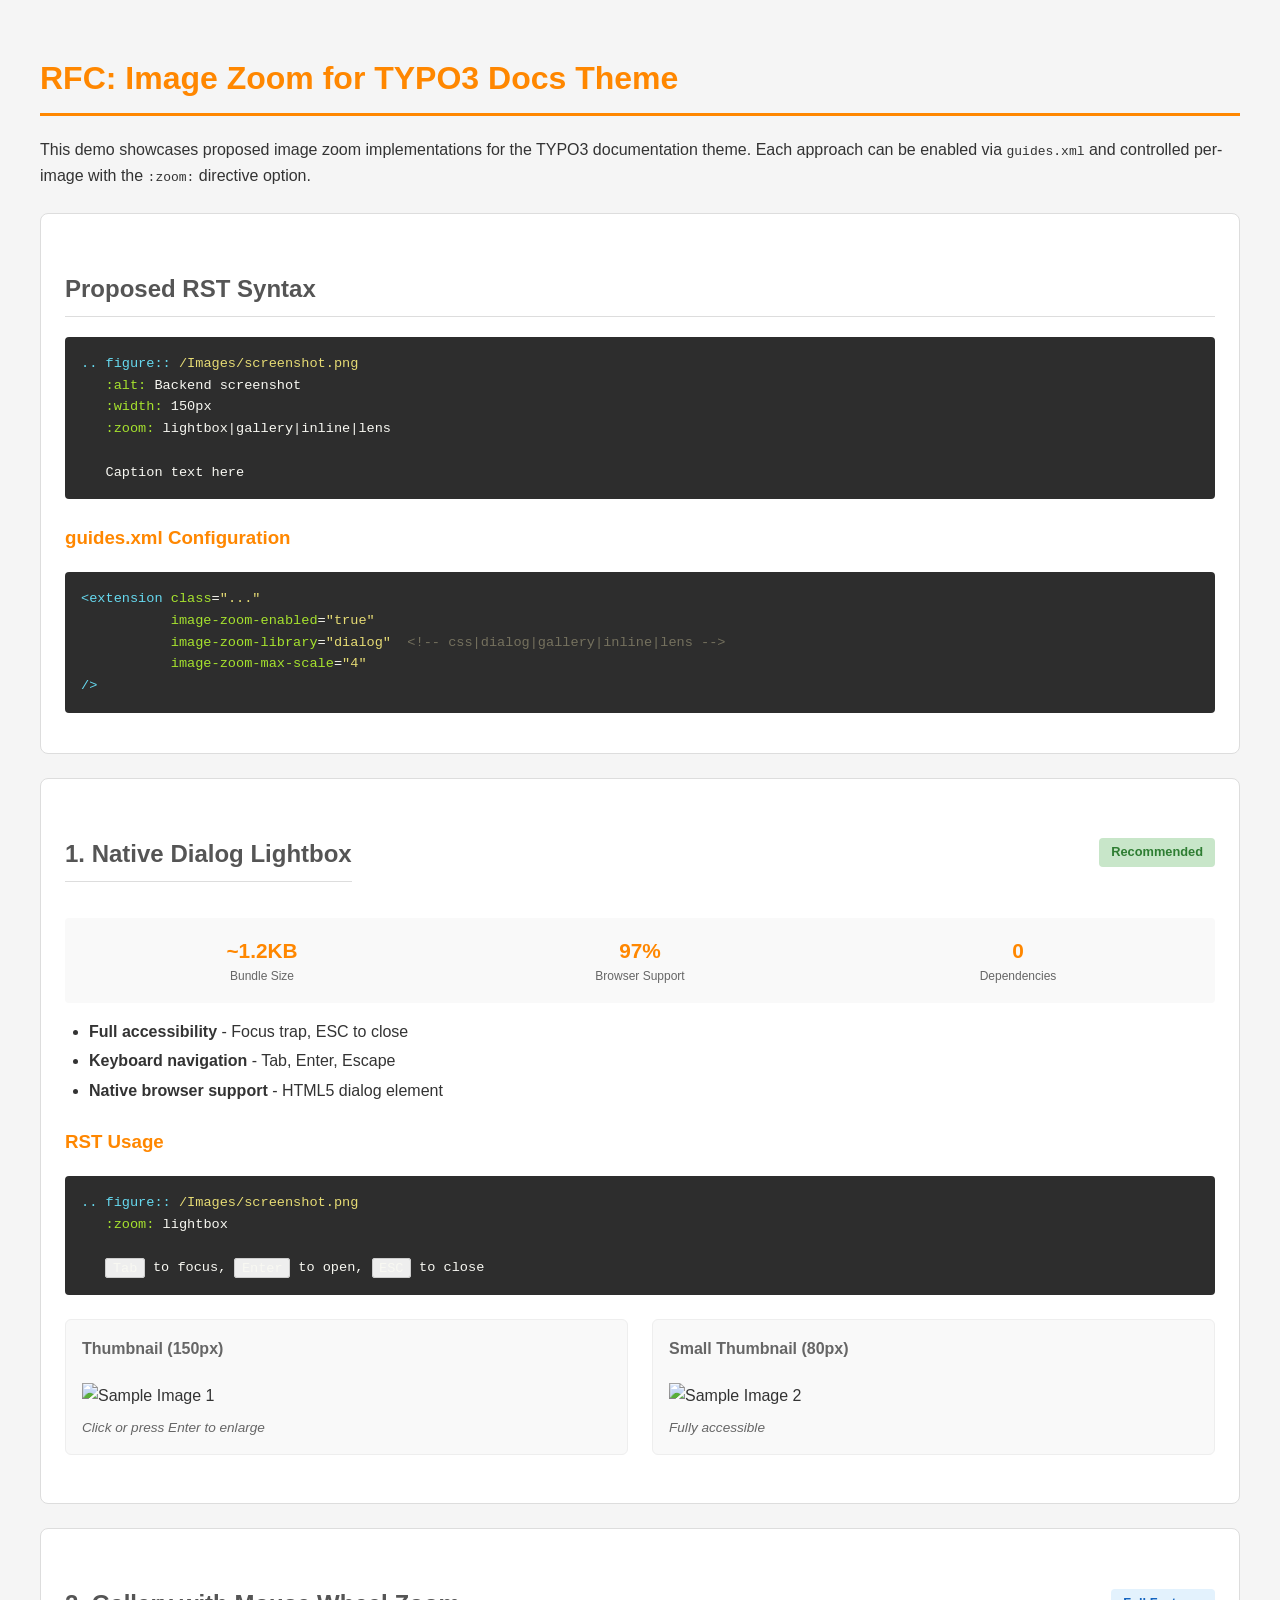
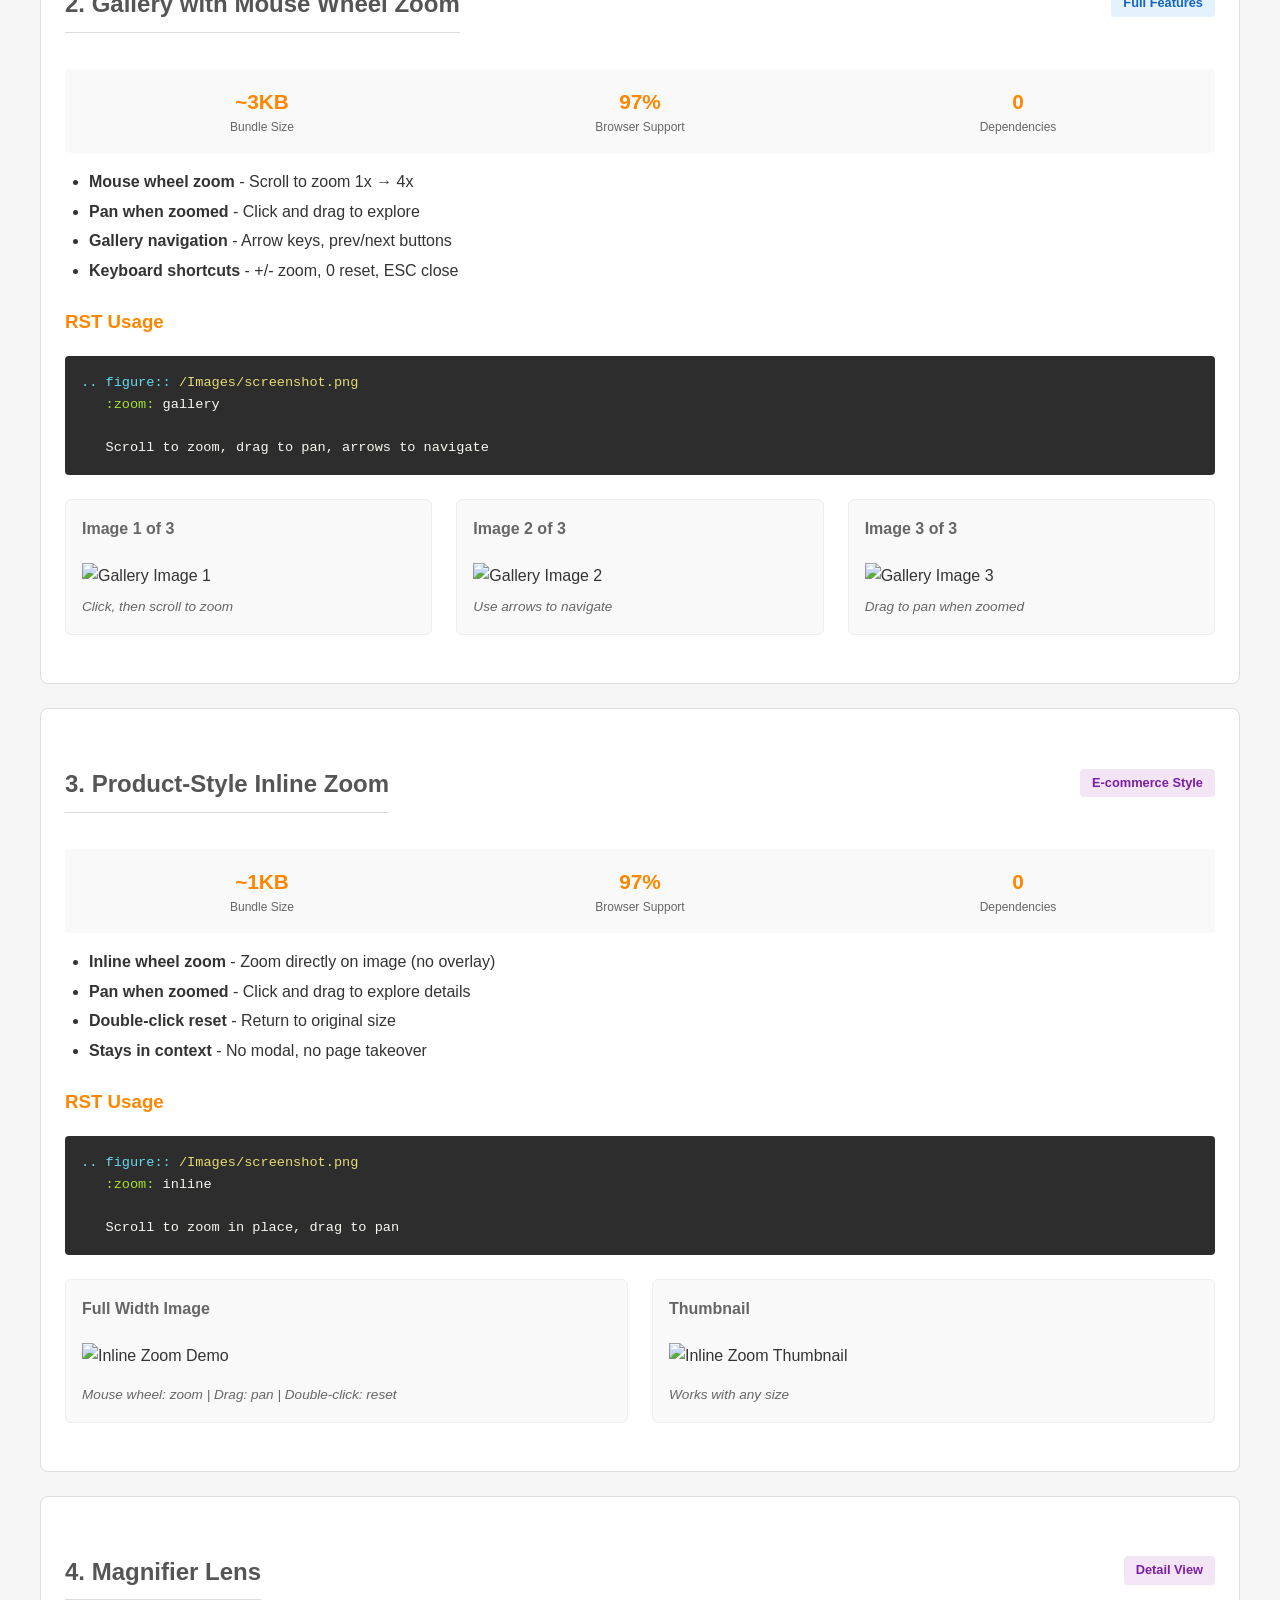
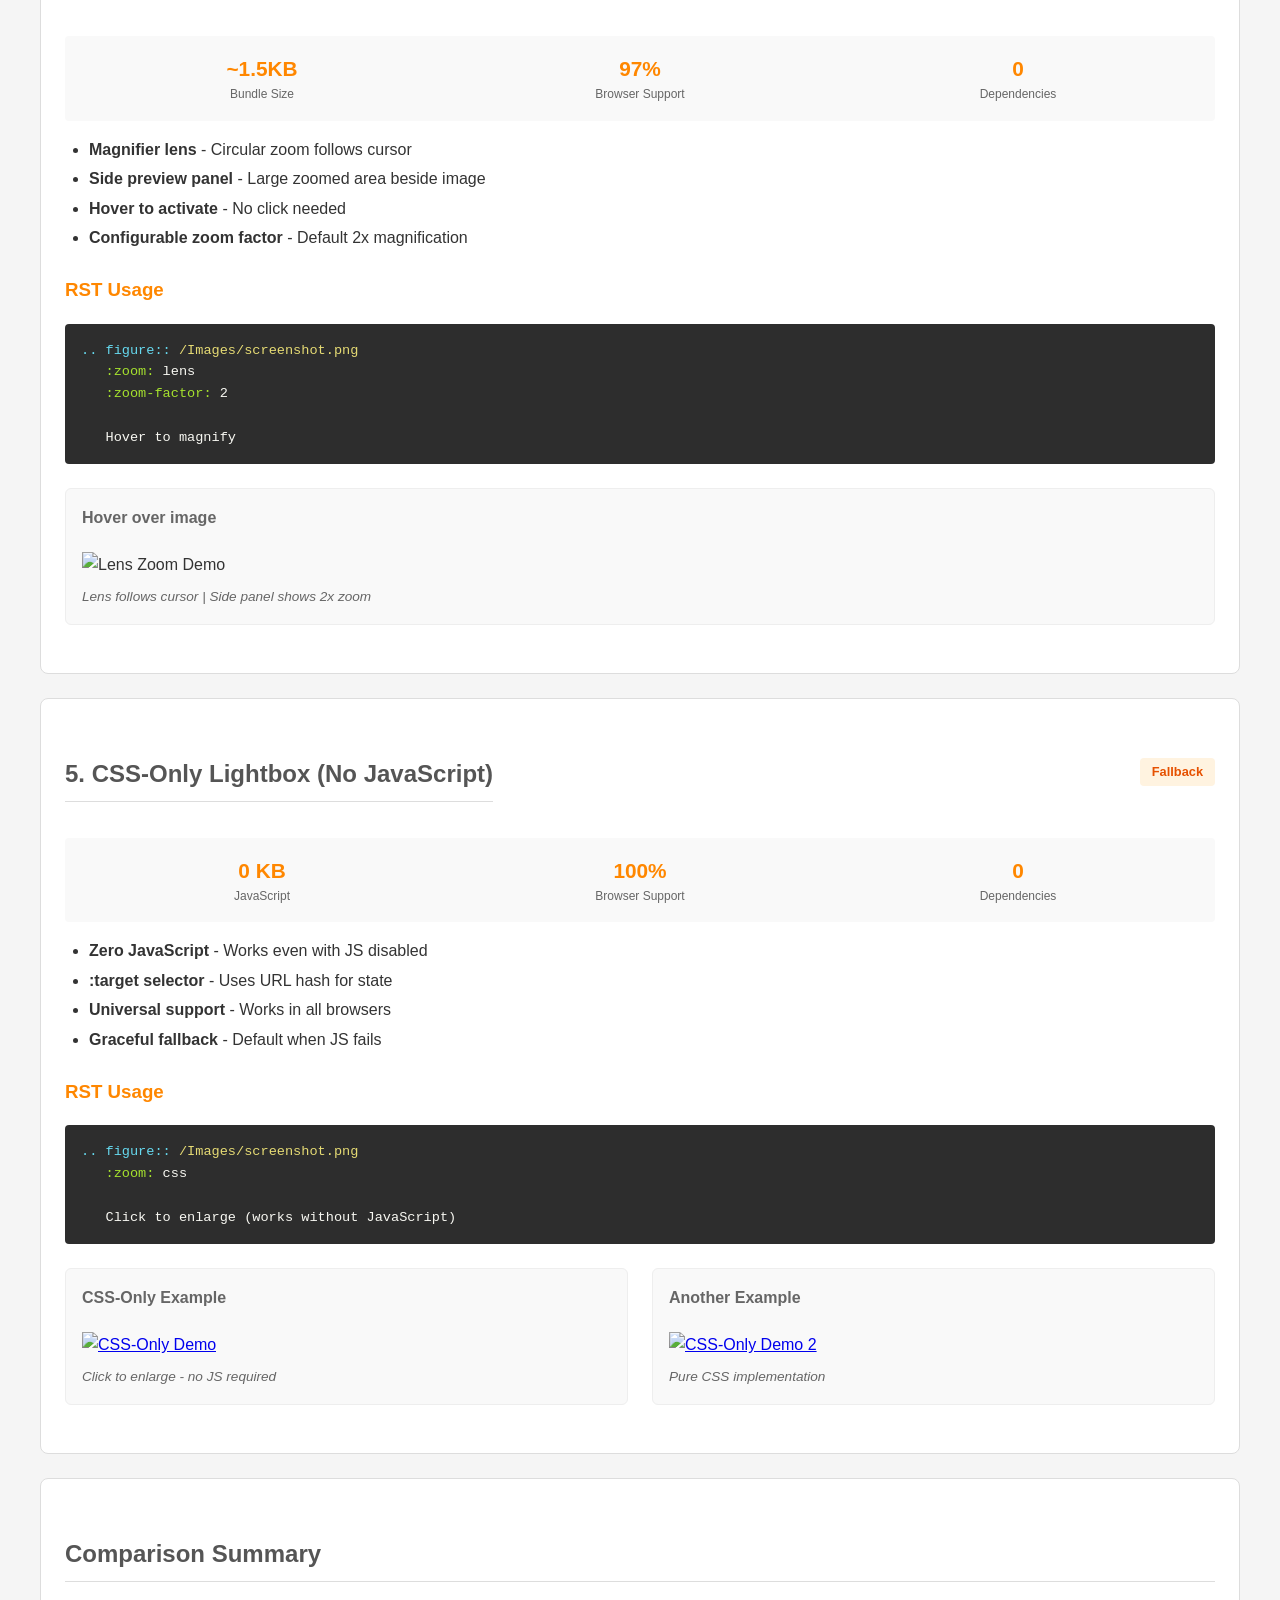
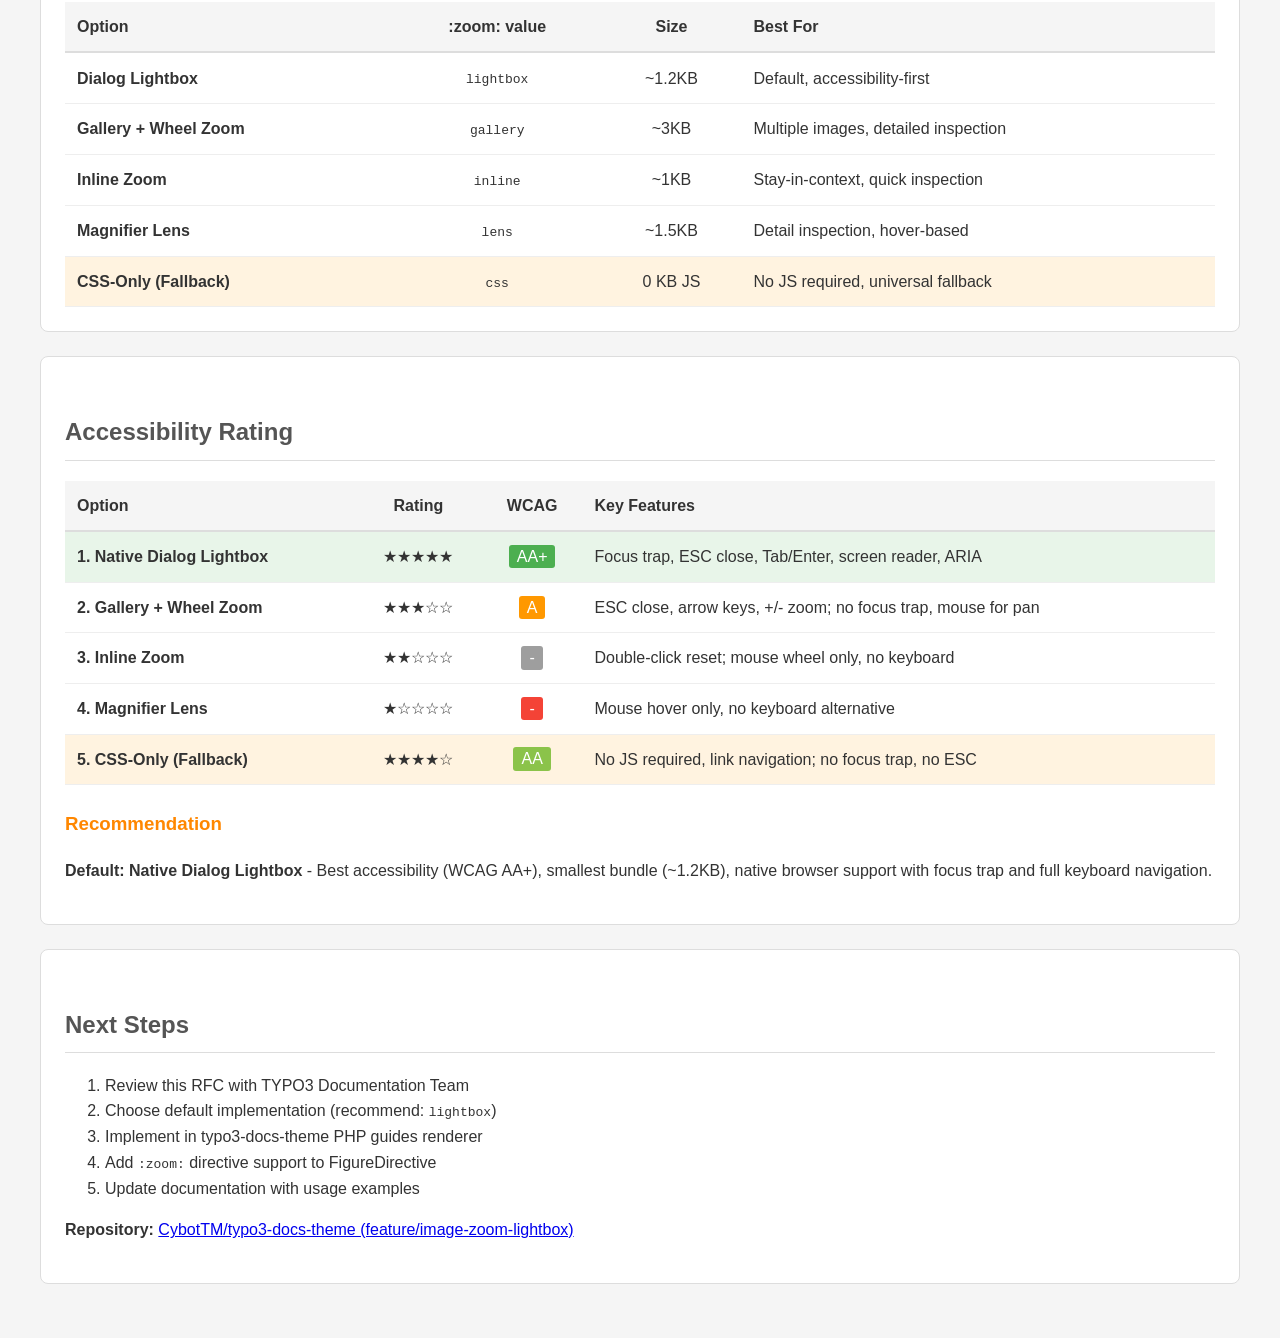
==== commit 8c7c2f75: "docs: add accessibility rating table to demo page - 5-star rating system with WCAG compliance badges" ====
--- a/assets/clickdummy/image-zoom-demo.html
+++ b/assets/clickdummy/image-zoom-demo.html
@@ -388,12 +388,12 @@
 
         <!-- CSS-Only Overlays (hidden until :target) -->
         <div class="image-zoom-overlay" id="css-zoom1">
-            <a href="#" class="zoom-close">×</a>
+            <a href="#close" class="zoom-close">×</a>
             <img src="https://picsum.photos/600/400?random=9" alt="CSS-Only Demo">
-            <p class="zoom-caption">CSS-Only Lightbox - Click anywhere or × to close</p>
+            <p class="zoom-caption">CSS-Only Lightbox - Click × to close</p>
         </div>
         <div class="image-zoom-overlay" id="css-zoom2">
-            <a href="#" class="zoom-close">×</a>
+            <a href="#close" class="zoom-close">×</a>
             <img src="https://picsum.photos/600/400?random=10" alt="CSS-Only Demo 2">
             <p class="zoom-caption">No JavaScript required - pure CSS with :target</p>
         </div>
@@ -447,6 +447,55 @@
     </div>
 
     <div class="implementation">
+        <h2>Accessibility Rating</h2>
+        <table style="width: 100%; border-collapse: collapse; margin-top: 1rem;">
+            <thead>
+                <tr style="background: #f5f5f5;">
+                    <th style="padding: 0.75rem; text-align: left; border-bottom: 2px solid #ddd;">Option</th>
+                    <th style="padding: 0.75rem; text-align: center; border-bottom: 2px solid #ddd;">Rating</th>
+                    <th style="padding: 0.75rem; text-align: center; border-bottom: 2px solid #ddd;">WCAG</th>
+                    <th style="padding: 0.75rem; text-align: left; border-bottom: 2px solid #ddd;">Key Features</th>
+                </tr>
+            </thead>
+            <tbody>
+                <tr style="background: #e8f5e9;">
+                    <td style="padding: 0.75rem; border-bottom: 1px solid #eee;"><strong>1. Native Dialog Lightbox</strong></td>
+                    <td style="padding: 0.75rem; text-align: center; border-bottom: 1px solid #eee;">★★★★★</td>
+                    <td style="padding: 0.75rem; text-align: center; border-bottom: 1px solid #eee;"><span style="background: #4caf50; color: white; padding: 0.2rem 0.5rem; border-radius: 3px;">AA+</span></td>
+                    <td style="padding: 0.75rem; border-bottom: 1px solid #eee;">Focus trap, ESC close, Tab/Enter, screen reader, ARIA</td>
+                </tr>
+                <tr>
+                    <td style="padding: 0.75rem; border-bottom: 1px solid #eee;"><strong>2. Gallery + Wheel Zoom</strong></td>
+                    <td style="padding: 0.75rem; text-align: center; border-bottom: 1px solid #eee;">★★★☆☆</td>
+                    <td style="padding: 0.75rem; text-align: center; border-bottom: 1px solid #eee;"><span style="background: #ff9800; color: white; padding: 0.2rem 0.5rem; border-radius: 3px;">A</span></td>
+                    <td style="padding: 0.75rem; border-bottom: 1px solid #eee;">ESC close, arrow keys, +/- zoom; no focus trap, mouse for pan</td>
+                </tr>
+                <tr>
+                    <td style="padding: 0.75rem; border-bottom: 1px solid #eee;"><strong>3. Inline Zoom</strong></td>
+                    <td style="padding: 0.75rem; text-align: center; border-bottom: 1px solid #eee;">★★☆☆☆</td>
+                    <td style="padding: 0.75rem; text-align: center; border-bottom: 1px solid #eee;"><span style="background: #9e9e9e; color: white; padding: 0.2rem 0.5rem; border-radius: 3px;">-</span></td>
+                    <td style="padding: 0.75rem; border-bottom: 1px solid #eee;">Double-click reset; mouse wheel only, no keyboard</td>
+                </tr>
+                <tr>
+                    <td style="padding: 0.75rem; border-bottom: 1px solid #eee;"><strong>4. Magnifier Lens</strong></td>
+                    <td style="padding: 0.75rem; text-align: center; border-bottom: 1px solid #eee;">★☆☆☆☆</td>
+                    <td style="padding: 0.75rem; text-align: center; border-bottom: 1px solid #eee;"><span style="background: #f44336; color: white; padding: 0.2rem 0.5rem; border-radius: 3px;">-</span></td>
+                    <td style="padding: 0.75rem; border-bottom: 1px solid #eee;">Mouse hover only, no keyboard alternative</td>
+                </tr>
+                <tr style="background: #fff3e0;">
+                    <td style="padding: 0.75rem; border-bottom: 1px solid #eee;"><strong>5. CSS-Only (Fallback)</strong></td>
+                    <td style="padding: 0.75rem; text-align: center; border-bottom: 1px solid #eee;">★★★★☆</td>
+                    <td style="padding: 0.75rem; text-align: center; border-bottom: 1px solid #eee;"><span style="background: #8bc34a; color: white; padding: 0.2rem 0.5rem; border-radius: 3px;">AA</span></td>
+                    <td style="padding: 0.75rem; border-bottom: 1px solid #eee;">No JS required, link navigation; no focus trap, no ESC</td>
+                </tr>
+            </tbody>
+        </table>
+
+        <h3 style="margin-top: 1.5rem;">Recommendation</h3>
+        <p><strong>Default: Native Dialog Lightbox</strong> - Best accessibility (WCAG AA+), smallest bundle (~1.2KB), native browser support with focus trap and full keyboard navigation.</p>
+    </div>
+
+    <div class="implementation">
         <h2>Next Steps</h2>
         <ol>
             <li>Review this RFC with TYPO3 Documentation Team</li>
--- a/assets/clickdummy/image-zoom.css
+++ b/assets/clickdummy/image-zoom.css
@@ -24,6 +24,9 @@
     background: rgba(0, 0, 0, 0.92);
     backdrop-filter: blur(4px);
 }
+.image-lightbox-dialog {
+    cursor: zoom-out;
+}
 .image-lightbox-dialog img {
     max-width: 100%;
     max-height: 85vh;
@@ -31,6 +34,7 @@
     border: none;
     user-select: none;
     -webkit-user-drag: none;
+    cursor: zoom-out;
 }
 .image-lightbox-dialog .lightbox-close {
     position: absolute;
@@ -69,7 +73,7 @@
     gap: 0.5rem;
 }
 .gallery-toolbar button {
-    background: rgba(255, 255, 255, 0.1);
+    background: rgba(0, 0, 0, 0.5);
     border: none;
     color: white;
     width: 44px;
@@ -78,8 +82,9 @@
     cursor: pointer;
     font-size: 1.2rem;
     transition: background 0.2s ease;
-}
-.gallery-toolbar button:hover { background: rgba(255, 255, 255, 0.2); }
+    text-shadow: 0 1px 3px rgba(0, 0, 0, 0.8);
+}
+.gallery-toolbar button:hover { background: rgba(0, 0, 0, 0.7); }
 
 .gallery-content {
     flex: 1;
@@ -89,6 +94,9 @@
     padding: 0 2rem 2rem;
     overflow: hidden;
 }
+.gallery-content {
+    cursor: zoom-out;
+}
 .gallery-content img {
     max-width: 100%;
     max-height: 100%;
@@ -97,6 +105,7 @@
     transition: transform 0.1s ease;
     user-select: none;
     -webkit-user-drag: none;
+    cursor: zoom-out;
 }
 
 .gallery-caption {
@@ -109,7 +118,7 @@
     position: absolute;
     top: 50%;
     transform: translateY(-50%);
-    background: rgba(255, 255, 255, 0.1);
+    background: rgba(0, 0, 0, 0.5);
     border: none;
     color: white;
     width: 50px;
@@ -117,16 +126,22 @@
     cursor: pointer;
     font-size: 1.5rem;
     transition: background 0.2s ease;
-}
-.gallery-nav:hover { background: rgba(255, 255, 255, 0.2); }
-.gallery-nav.prev { left: 0; }
-.gallery-nav.next { right: 0; }
+    text-shadow: 0 2px 4px rgba(0, 0, 0, 0.8);
+    border-radius: 4px;
+}
+.gallery-nav:hover { background: rgba(0, 0, 0, 0.7); }
+.gallery-nav.prev { left: 1rem; border-radius: 4px; }
+.gallery-nav.next { right: 1rem; border-radius: 4px; }
 
 .gallery-counter {
     position: absolute;
     top: 1rem;
     left: 1rem;
     color: white;
+    background: rgba(0, 0, 0, 0.5);
+    padding: 0.25rem 0.75rem;
+    border-radius: 4px;
+    text-shadow: 0 1px 2px rgba(0, 0, 0, 0.8);
 }
 
 .gallery-zoom-level {
@@ -215,7 +230,7 @@
     background: rgba(0, 0, 0, 0.95);
     z-index: 10000;
     padding: 2rem;
-    cursor: zoom-out;
+    cursor: default;
 }
 .image-zoom-overlay:target {
     display: flex;
--- a/assets/clickdummy/image-zoom.css
+++ b/assets/clickdummy/image-zoom.css
@@ -24,6 +24,9 @@
     background: rgba(0, 0, 0, 0.92);
     backdrop-filter: blur(4px);
 }
+.image-lightbox-dialog {
+    cursor: zoom-out;
+}
 .image-lightbox-dialog img {
     max-width: 100%;
     max-height: 85vh;
@@ -31,6 +34,7 @@
     border: none;
     user-select: none;
     -webkit-user-drag: none;
+    cursor: zoom-out;
 }
 .image-lightbox-dialog .lightbox-close {
     position: absolute;
@@ -69,7 +73,7 @@
     gap: 0.5rem;
 }
 .gallery-toolbar button {
-    background: rgba(255, 255, 255, 0.1);
+    background: rgba(0, 0, 0, 0.5);
     border: none;
     color: white;
     width: 44px;
@@ -78,8 +82,9 @@
     cursor: pointer;
     font-size: 1.2rem;
     transition: background 0.2s ease;
-}
-.gallery-toolbar button:hover { background: rgba(255, 255, 255, 0.2); }
+    text-shadow: 0 1px 3px rgba(0, 0, 0, 0.8);
+}
+.gallery-toolbar button:hover { background: rgba(0, 0, 0, 0.7); }
 
 .gallery-content {
     flex: 1;
@@ -89,6 +94,9 @@
     padding: 0 2rem 2rem;
     overflow: hidden;
 }
+.gallery-content {
+    cursor: zoom-out;
+}
 .gallery-content img {
     max-width: 100%;
     max-height: 100%;
@@ -97,6 +105,7 @@
     transition: transform 0.1s ease;
     user-select: none;
     -webkit-user-drag: none;
+    cursor: zoom-out;
 }
 
 .gallery-caption {
@@ -109,7 +118,7 @@
     position: absolute;
     top: 50%;
     transform: translateY(-50%);
-    background: rgba(255, 255, 255, 0.1);
+    background: rgba(0, 0, 0, 0.5);
     border: none;
     color: white;
     width: 50px;
@@ -117,16 +126,22 @@
     cursor: pointer;
     font-size: 1.5rem;
     transition: background 0.2s ease;
-}
-.gallery-nav:hover { background: rgba(255, 255, 255, 0.2); }
-.gallery-nav.prev { left: 0; }
-.gallery-nav.next { right: 0; }
+    text-shadow: 0 2px 4px rgba(0, 0, 0, 0.8);
+    border-radius: 4px;
+}
+.gallery-nav:hover { background: rgba(0, 0, 0, 0.7); }
+.gallery-nav.prev { left: 1rem; border-radius: 4px; }
+.gallery-nav.next { right: 1rem; border-radius: 4px; }
 
 .gallery-counter {
     position: absolute;
     top: 1rem;
     left: 1rem;
     color: white;
+    background: rgba(0, 0, 0, 0.5);
+    padding: 0.25rem 0.75rem;
+    border-radius: 4px;
+    text-shadow: 0 1px 2px rgba(0, 0, 0, 0.8);
 }
 
 .gallery-zoom-level {
@@ -215,7 +230,7 @@
     background: rgba(0, 0, 0, 0.95);
     z-index: 10000;
     padding: 2rem;
-    cursor: zoom-out;
+    cursor: default;
 }
 .image-zoom-overlay:target {
     display: flex;
